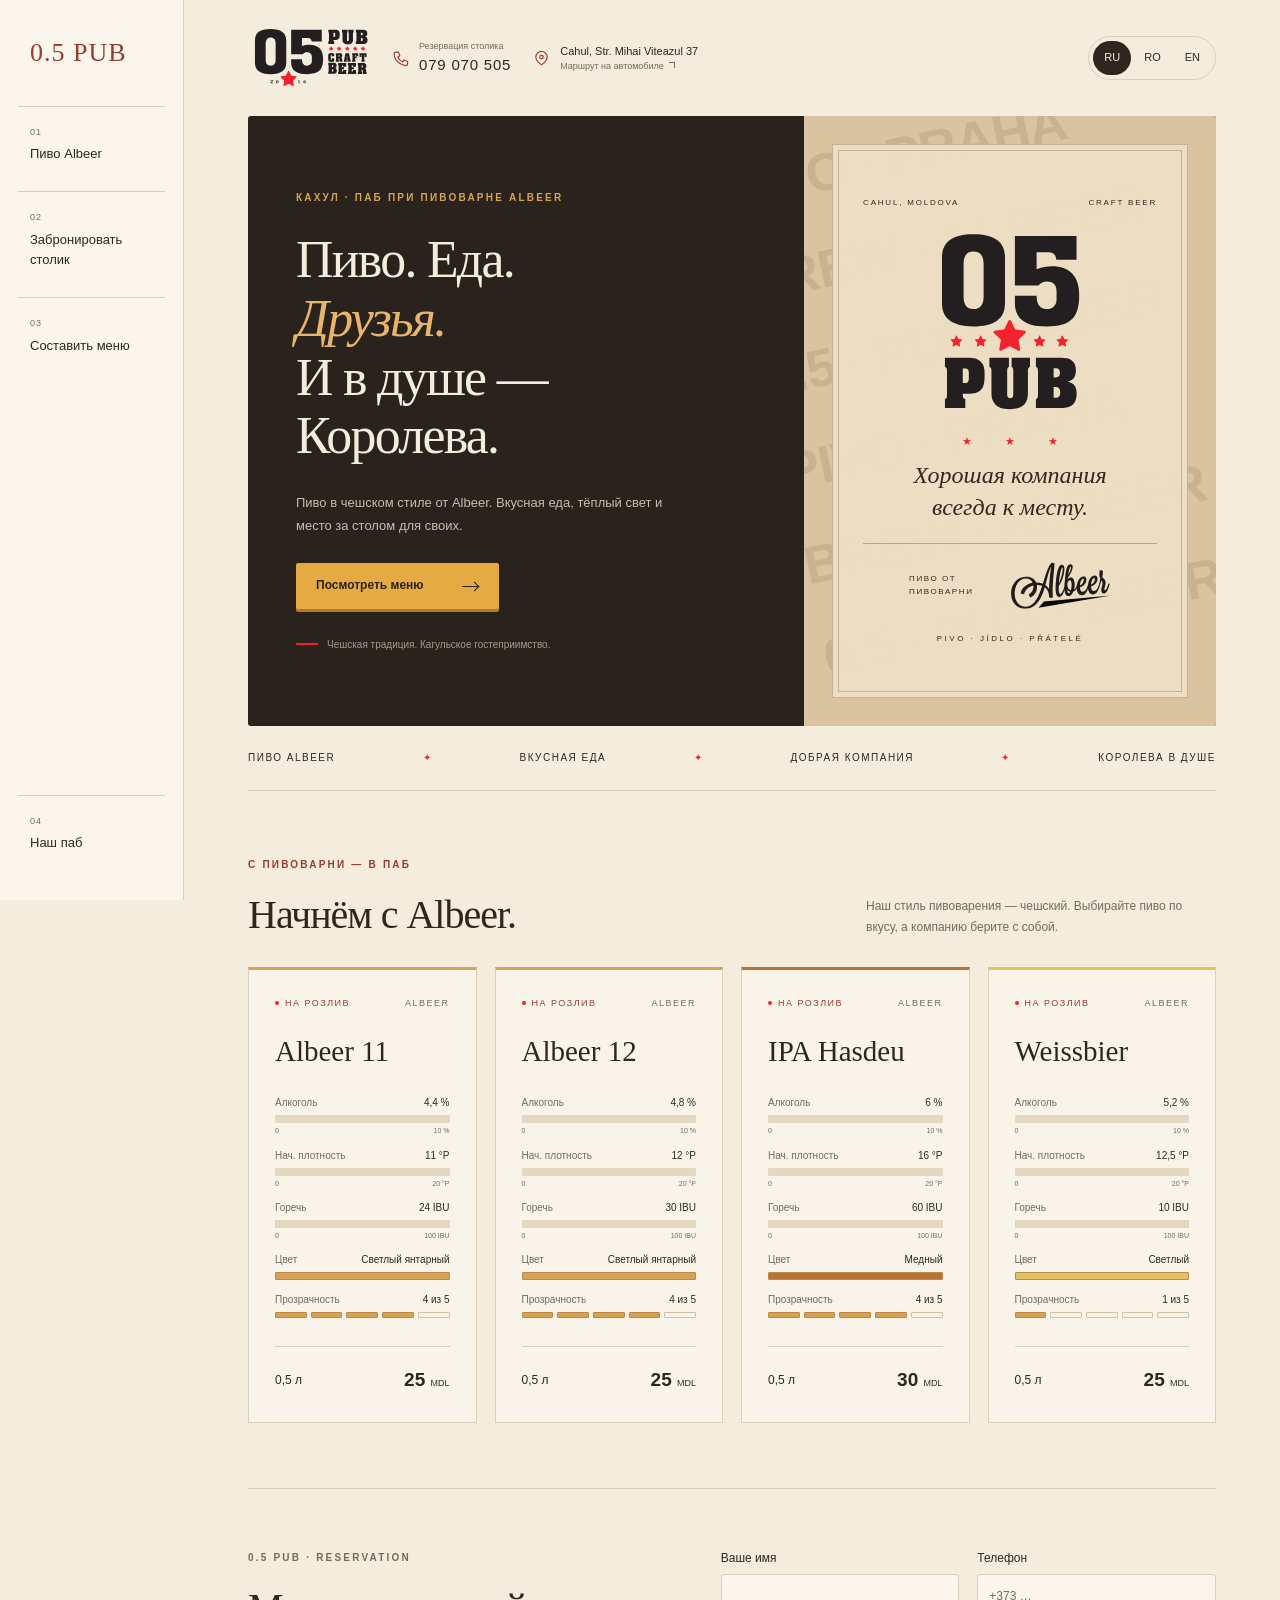
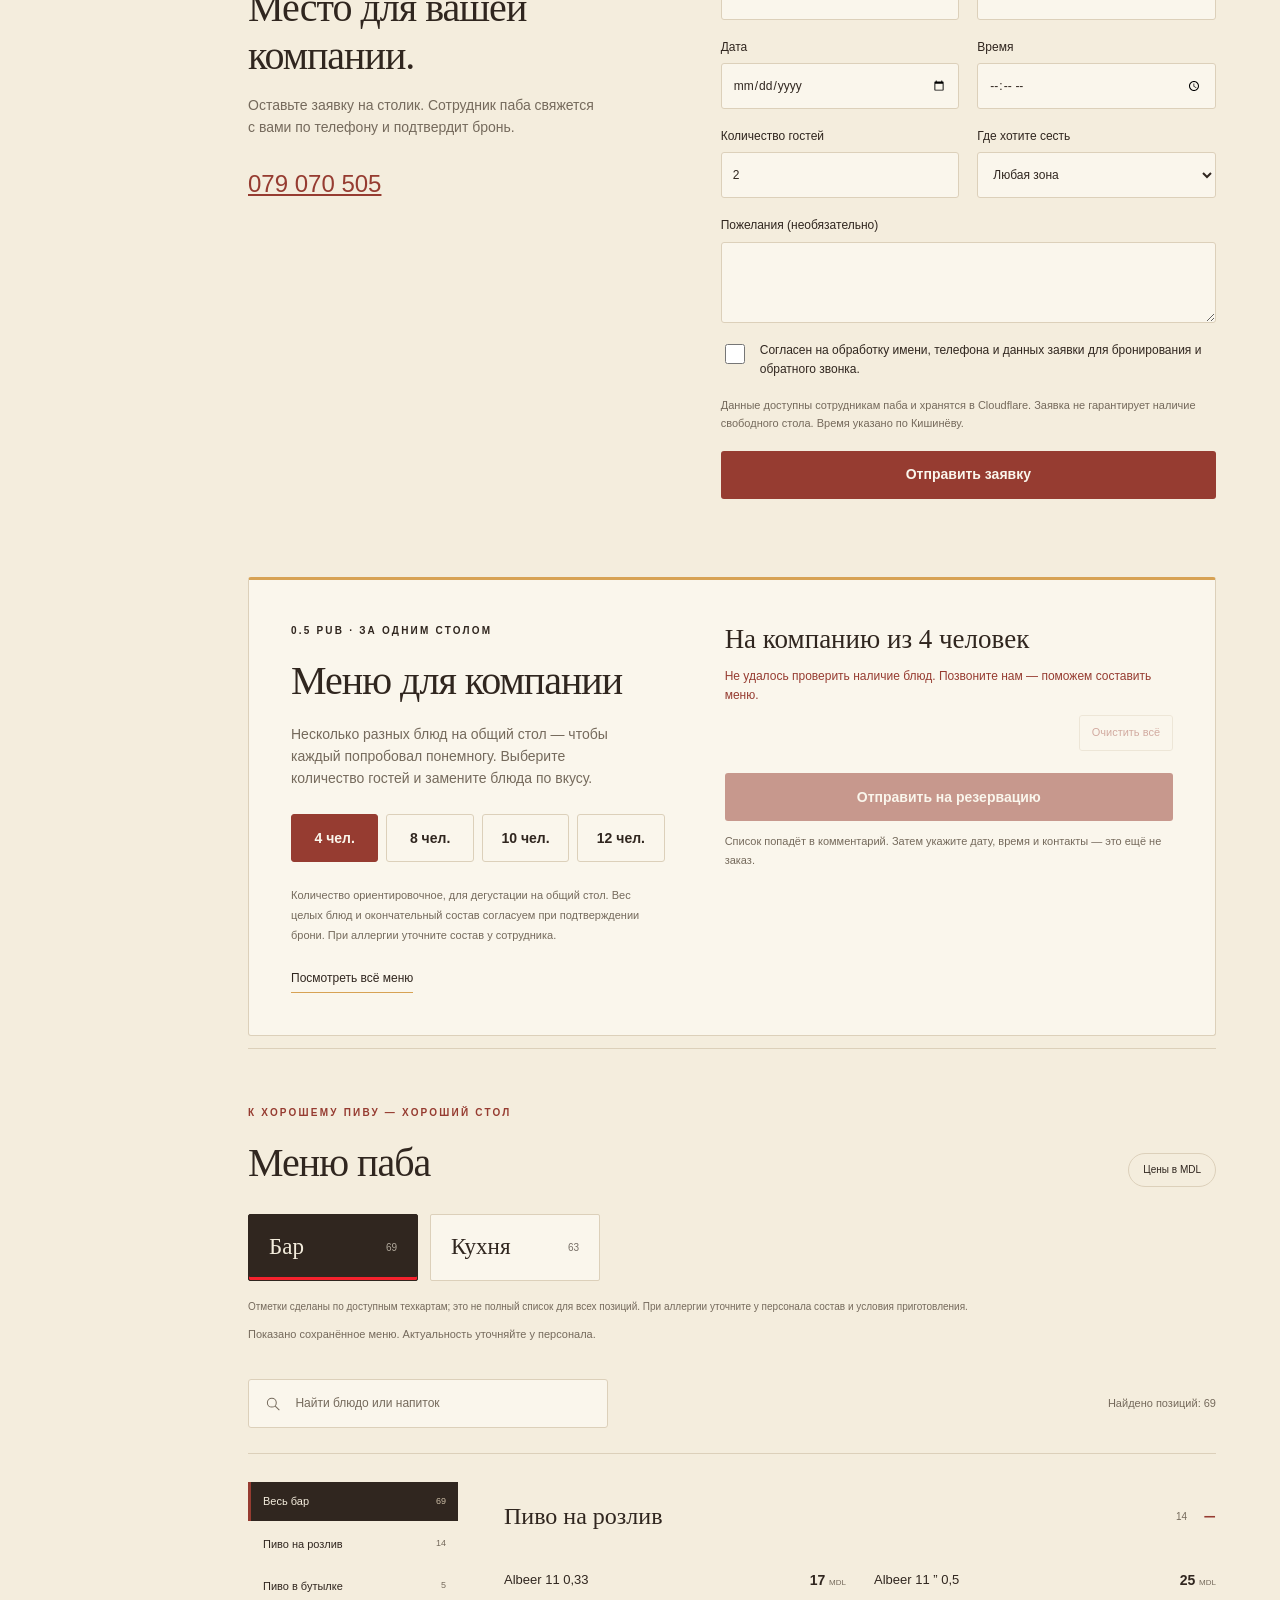
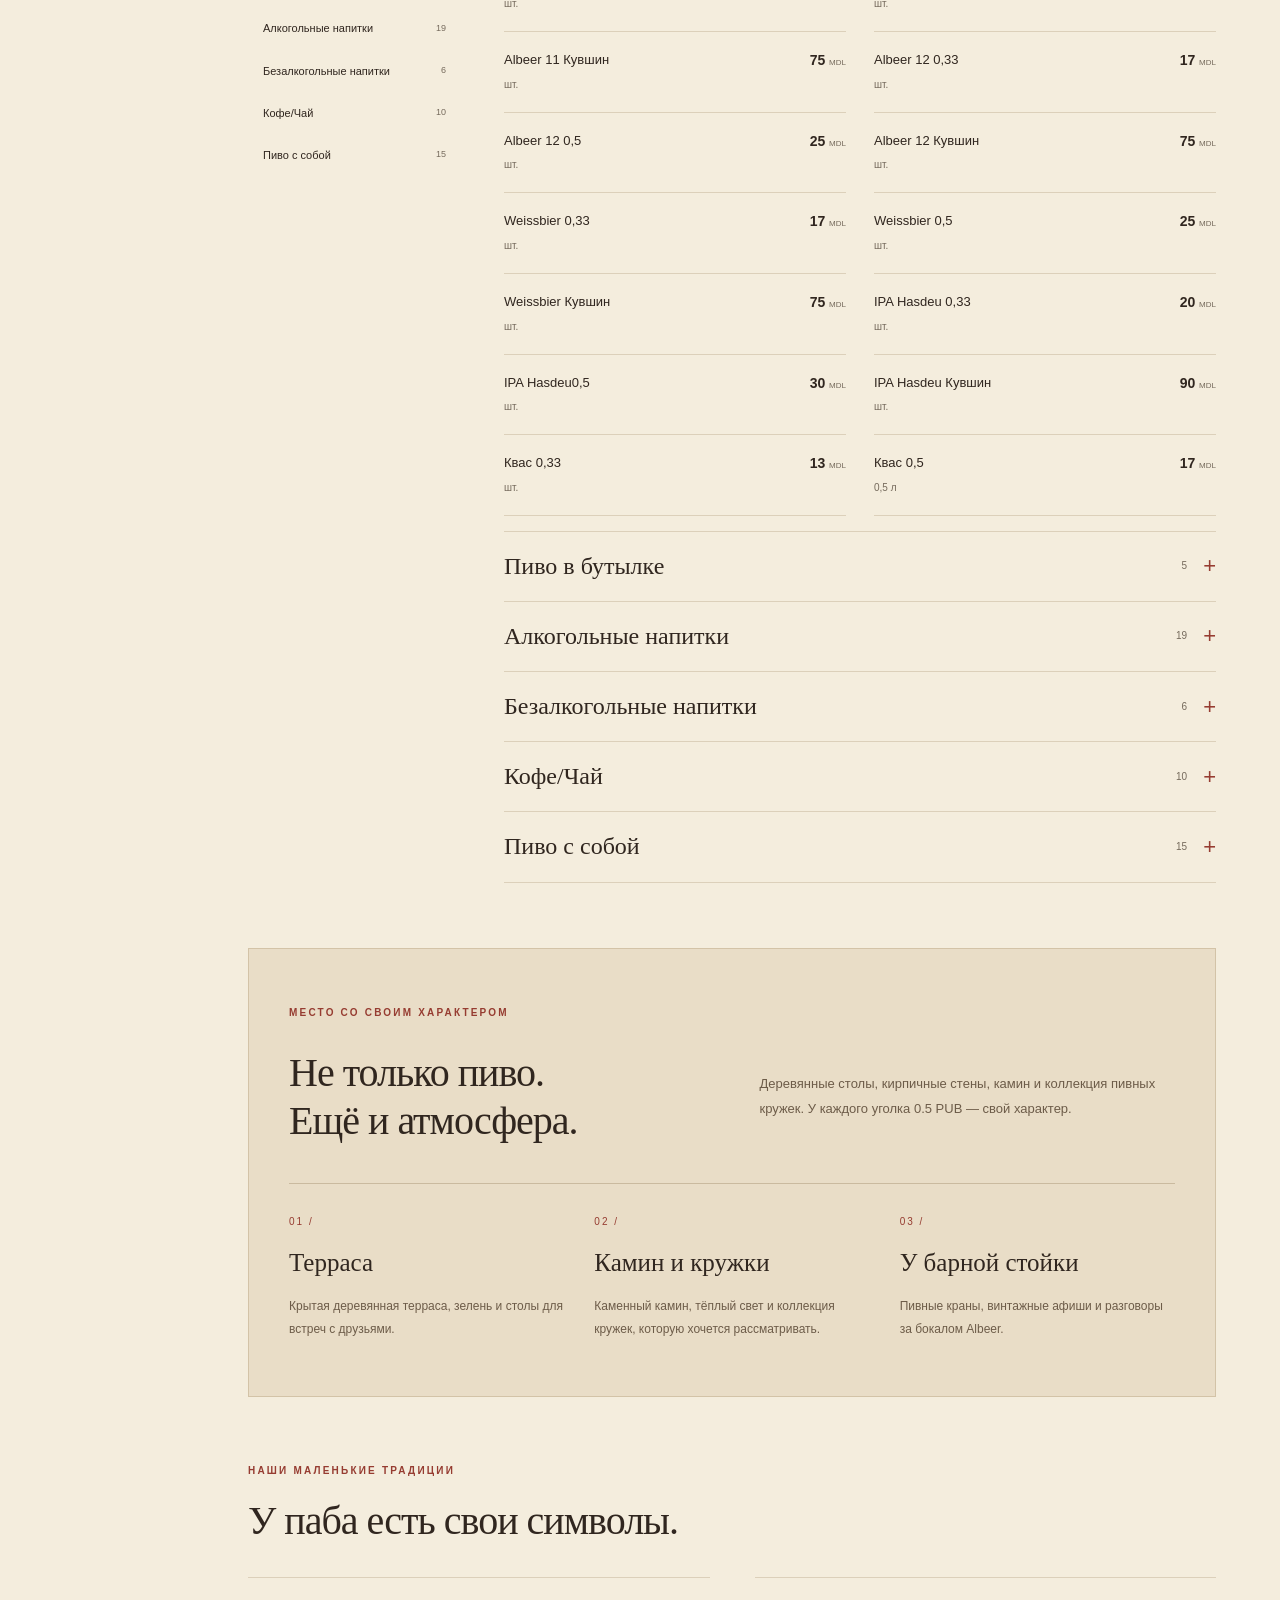
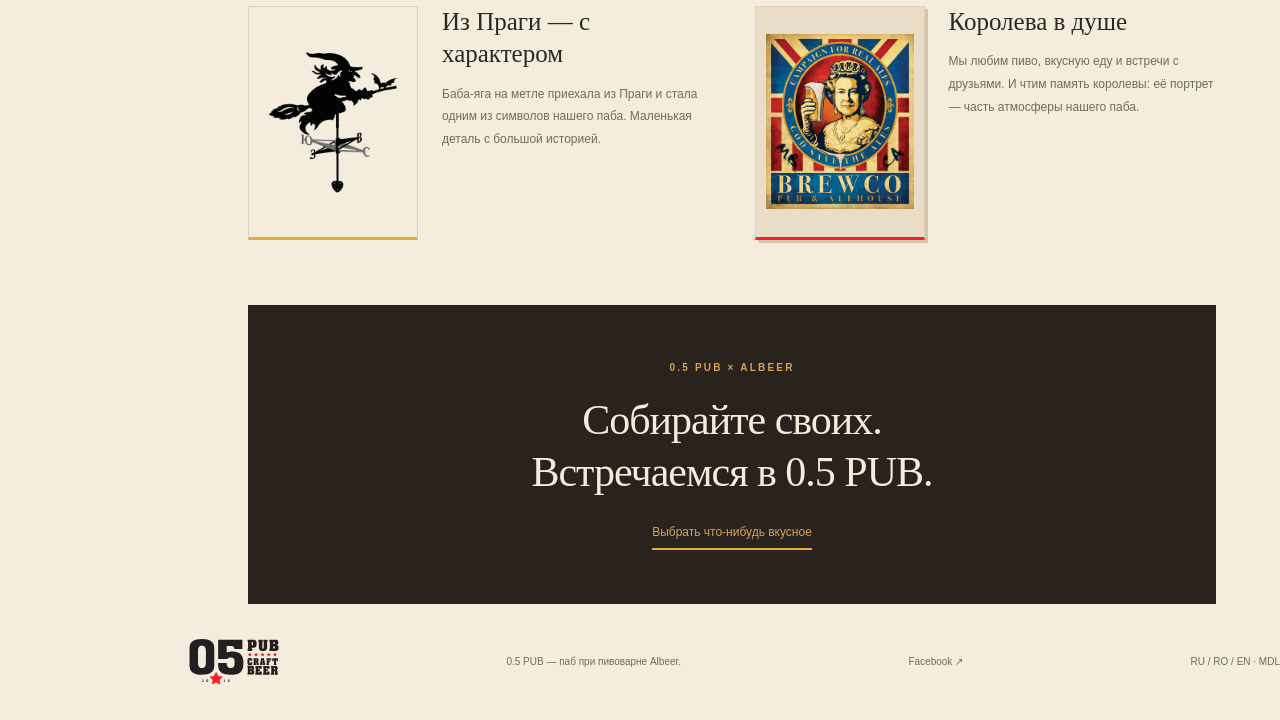
==== index.html @ 17a014ac "Fix navigation translations and accessible mobile toggle label" ====
<!doctype html>
<html lang="ru">
<head>
<meta charset="utf-8"><meta name="viewport" content="width=device-width,initial-scale=1">
<meta name="theme-color" content="#29221d"><meta name="description" content="0.5 PUB в Кагуле — паб при пивоварне Albeer. Чешский стиль пивоварения, вкусная еда и добрая компания.">
<title>0.5 PUB · Меню паба</title><link rel="stylesheet" href="styles.css?v=20261017-sidebar2"><script src="app.js?v=20261017-sidebar2" defer></script><script src="booking.js" defer></script>
</head>
<body>
<a class="skip-link" href="#menu" data-copy="skip">Перейти к меню</a>
<header class="topbar"><a class="brand" href="#" aria-label="0.5 PUB"><img src="assets/05pub-horizontal.svg" alt="0.5 PUB — Craft Beer" width="272" height="133"></a><div class="header-contacts"><a class="contact-link reservation-link" href="tel:+37379070505"><svg width="17" height="17" viewBox="0 0 24 24" fill="none" stroke="currentColor" stroke-width="1.6" aria-hidden="true"><path d="M5 3h4l2 5-3 2c1.4 3.1 3.9 5.6 7 7l2-3 5 2v4c0 1-1 2-2 2C10 21 3 14 3 5c0-1 1-2 2-2z"/></svg><span><small data-copy="reservationLabel">Резервация столика</small><strong>079 070 505</strong></span></a><a class="contact-link directions-link" href="https://www.google.com/maps/dir/?api=1&amp;destination=Strada+Mihai+Viteazul+37%2C+Cahul%2C+Moldova&amp;travelmode=driving&amp;dir_action=navigate" target="_blank" rel="noopener noreferrer"><svg width="17" height="17" viewBox="0 0 24 24" fill="none" stroke="currentColor" stroke-width="1.6" aria-hidden="true"><path d="M20 10c0 6-8 11-8 11S4 16 4 10a8 8 0 1 1 16 0z"/><circle cx="12" cy="10" r="2.5"/></svg><span><strong>Cahul, Str. Mihai Viteazul 37</strong><small data-copy="directionsLabel">Маршрут на автомобиле</small></span></a></div><button type="button" class="nav-toggle" aria-label="Навигация" aria-controls="page-navigation" aria-expanded="false"><span aria-hidden="true">☰</span><span data-copy="navToggle">Навигация</span></button><nav id="page-navigation" class="main-nav" aria-label="Навигация"><a href="#beer" data-copy="navBeer">Пиво Albeer</a><a href="#booking" data-booking="nav">Забронировать столик</a><a href="#company" data-copy="navCompany">Составить меню</a><a href="#about" data-copy="navAbout">Наш паб</a></nav><nav class="languages" aria-label="Язык"><button type="button" data-lang="ru" aria-pressed="true">RU</button><button type="button" data-lang="ro" aria-pressed="false">RO</button><button type="button" data-lang="en" aria-pressed="false">EN</button></nav></header>
<main>
<section class="hero" aria-labelledby="hero-title"><div class="hero-copy"><p class="eyebrow" id="eyebrow">КАХУЛ · ПАБ ПРИ ПИВОВАРНЕ ALBEER</p><h1 id="hero-title">Пиво. Еда.<br><em>Друзья.</em><br>И в душе — Королева.</h1><p id="hero-description">Пиво в чешском стиле от Albeer. Вкусная еда, тёплый свет и место за столом для своих.</p><a class="hero-link" href="#menu" id="explore">Посмотреть меню <span class="link-arrow" aria-hidden="true"></span></a><p class="hero-footnote" data-copy="heroNote">Чешская традиция. Кагульское гостеприимство.</p></div><div class="pub-poster"><div class="poster-pattern" aria-hidden="true">PIVO · PRAHA<br>BREW · ALBEER<br>0.5 · PUB · BEER<br>PIVO · PRAHA<br>BREW · ALBEER<br>0.5 · PUB · BEER</div><div class="poster-frame"><div class="poster-meta"><span>CAHUL, MOLDOVA</span><span>CRAFT BEER</span></div><img class="poster-logo" src="assets/05pub-stacked.svg" alt="0.5 PUB" width="139" height="172"><div class="poster-stars" aria-hidden="true">★ ★ ★</div><p class="poster-invitation" data-copy="posterInvitation">Хорошая компания<br>всегда к месту.</p><div class="poster-brewery"><span data-copy="brewedBy">ПИВО ОТ ПИВОВАРНИ</span><img src="assets/albeer.svg" alt="Albeer" width="272" height="127"></div><span class="poster-bottom">PIVO · JÍDLO · PŘÁTELÉ</span></div></div></section>
<div class="values-strip"><span data-copy="valueBeer">Пиво Albeer</span><i aria-hidden="true">✦</i><span data-copy="valueFood">Вкусная еда</span><i aria-hidden="true">✦</i><span data-copy="valueFriends">Добрая компания</span><i aria-hidden="true">✦</i><span data-copy="valueQueen">Королева в душе</span></div>
<section class="beer-section" id="beer" aria-labelledby="beer-title"><div class="section-intro"><div><p class="eyebrow" data-copy="beerLabel">С ПИВОВАРНИ — В ПАБ</p><h2 id="beer-title" data-copy="beerTitle">Начнём с Albeer.</h2></div><p data-copy="beerIntro">Наш стиль пивоварения — чешский. Выбирайте пиво по вкусу, а компанию берите с собой.</p></div><div id="featured-beers" class="beer-cards" aria-live="polite"></div></section>
<section id="booking" class="booking-section" aria-labelledby="booking-title"><div class="booking-intro"><p class="eyebrow">0.5 PUB · RESERVATION</p><h2 id="booking-title" data-booking="title">Место для вашей компании.</h2><p data-booking="intro">Оставьте заявку на столик. Сотрудник паба свяжется с вами по телефону и подтвердит бронь.</p><a class="booking-phone" href="tel:+37379070505">079 070 505</a></div><form id="booking-form"><label><span data-booking="name">Ваше имя</span><input name="name" autocomplete="name" required minlength="2" maxlength="80"></label><label><span data-booking="phone">Телефон</span><input name="phone" type="tel" autocomplete="tel" required minlength="7" maxlength="25" pattern="[+0-9 ()\-]{7,25}" placeholder="+373 …"></label><label><span data-booking="date">Дата</span><input name="date" type="date" required></label><label><span data-booking="time">Время</span><input name="time" type="time" required></label><label><span data-booking="guests">Количество гостей</span><input name="guests" type="number" min="1" max="50" step="1" value="2" required></label><label><span data-booking="zone">Где хотите сесть</span><select name="zone"><option value="any" data-booking="any">Любая зона</option><option value="hall" data-booking="hall">Зал</option><option value="terrace" data-booking="terrace">Терраса</option></select></label><label class="booking-wide"><span data-booking="notes">Пожелания (необязательно)</span><textarea name="notes" maxlength="500" rows="3"></textarea></label><label class="booking-trap" aria-hidden="true">Website<input name="website" tabindex="-1" autocomplete="off"></label><label class="booking-consent booking-wide"><input name="consent" type="checkbox" required><span data-booking="consent">Согласен на обработку имени, телефона и данных заявки для бронирования и обратного звонка.</span></label><p class="booking-wide booking-privacy" data-booking="privacy">Данные доступны сотрудникам паба и хранятся в Cloudflare. Заявка не гарантирует наличие свободного стола. Время указано по Кишинёву.</p><button type="submit" disabled data-booking="submit">Отправить заявку</button><p id="booking-status" class="booking-wide" role="status" aria-live="polite"></p><noscript>Для онлайн-бронирования включите JavaScript или позвоните: <a href="tel:+37379070505">079 070 505</a>.</noscript></form></section>
<section id="company" class="company-section" aria-labelledby="company-title"><div class="company-heading"><p class="eyebrow">0.5 PUB · ЗА ОДНИМ СТОЛОМ</p><h2 id="company-title">Меню для компании</h2><p class="company-intro">Сколько вас будет? Подскажем, что взять на всех.</p><div class="company-sizes" role="group" aria-label="Количество гостей"><button type="button" data-company-size="4" aria-pressed="true">4 чел.</button><button type="button" data-company-size="8" aria-pressed="false">8 чел.</button><button type="button" data-company-size="10" aria-pressed="false">10 чел.</button><button type="button" data-company-size="12" aria-pressed="false">12 чел.</button></div><p class="company-note">Пример для общего стола. Количество порций ориентировочное: учитывайте аппетит и пожелания гостей. При аллергии уточните состав у сотрудника.</p><a class="company-browse" href="#menu">Посмотреть всё меню</a></div><div class="company-result"><h3>На компанию из 4 человек</h3><p class="company-status" role="status" aria-live="polite">Загружаем актуальное меню…</p><button type="button" class="company-clear" disabled>Очистить всё</button><ul class="company-list"></ul><button type="button" class="company-send" disabled>Отправить на резервацию</button><p class="company-hint"></p><p class="company-feedback" role="status" aria-live="polite"></p></div></section>
<section id="menu" class="menu-area" aria-labelledby="menu-heading"><div class="menu-heading"><div><p class="eyebrow" id="menu-label">К ХОРОШЕМУ ПИВУ — ХОРОШИЙ СТОЛ</p><h2 id="menu-heading">Меню паба</h2></div><span class="currency" id="currency">Цены в MDL</span></div><nav class="menu-departments" aria-label="Разделы меню"><button type="button" data-department="bar" aria-pressed="true"><span data-copy="barMenu">Бар</span><small class="department-count"></small></button><button type="button" data-department="kitchen" aria-pressed="false"><span data-copy="kitchenMenu">Кухня</span><small class="department-count"></small></button></nav><p class="allergen-menu-note" data-copy="allergenMenuNote">Отметки сделаны по доступным техкартам; это не полный список для всех позиций. При аллергии уточните у персонала состав и условия приготовления.</p><p id="menu-sync-status" class="menu-sync-status" role="status"></p><div class="controls"><label class="search"><svg width="18" height="18" viewBox="0 0 24 24" fill="none" stroke="currentColor" stroke-width="1.5" aria-hidden="true"><circle cx="10" cy="10" r="6.5"/><path d="m15 15 6 6"/></svg><input id="search" type="search" placeholder="Найти блюдо или напиток" aria-label="Найти блюдо или напиток"></label><p id="result-count" role="status" aria-live="polite"></p></div><div class="menu-layout"><aside><nav id="categories" aria-label="Категории меню"></nav></aside><div id="items"><p role="status" data-copy="loading">Загружаем меню…</p></div></div></section>
<section class="about-section" id="about" aria-labelledby="about-title"><div class="about-heading"><p class="eyebrow" data-copy="aboutLabel">МЕСТО СО СВОИМ ХАРАКТЕРОМ</p><h2 id="about-title" data-copy="aboutTitle">Не только пиво.<br>Ещё и атмосфера.</h2><p data-copy="aboutIntro">Деревянные столы, кирпичные стены, камин и коллекция пивных кружек. У каждого уголка 0.5 PUB — свой характер.</p></div><div class="atmosphere-cards"><article><span class="card-number">01 /</span><h3 data-copy="terraceTitle">Терраса</h3><p data-copy="terraceBody">Крытая деревянная терраса, зелень и столы для встреч с друзьями.</p></article><article><span class="card-number">02 /</span><h3 data-copy="fireTitle">Камин и кружки</h3><p data-copy="fireBody">Каменный камин, тёплый свет и коллекция кружек, которую хочется рассматривать.</p></article><article><span class="card-number">03 /</span><h3 data-copy="barTitle">У барной стойки</h3><p data-copy="barBody">Пивные краны, винтажные афиши и разговоры за бокалом Albeer.</p></article></div></section>
<section class="symbols-section" aria-labelledby="symbols-title"><div class="symbols-heading"><p class="eyebrow" data-copy="symbolsLabel">НАШИ МАЛЕНЬКИЕ ТРАДИЦИИ</p><h2 id="symbols-title" data-copy="symbolsTitle">У паба есть свои символы.</h2></div><div class="symbols-grid"><article><figure class="symbol-portrait symbol-witch"><img src="assets/symbols/witch.png" alt="Ведьма на метле — символ паба" data-alt="witchImageAlt" width="800" height="800" loading="lazy"></figure><div><h3 data-copy="witchTitle">Из Праги — с характером</h3><p data-copy="witchBody">Баба-яга на метле приехала из Праги и стала одним из символов нашего паба. Маленькая деталь с большой историей.</p></div></article><article><figure class="symbol-portrait symbol-queen"><img src="assets/symbols/queen-poster.jpg" alt="Пивная афиша с портретом королевы" data-alt="queenImageAlt" width="736" height="872" loading="lazy"></figure><div><h3 data-copy="queenTitle">Королева в душе</h3><p data-copy="queenBody">Мы любим пиво, вкусную еду и встречи с друзьями. И чтим память королевы: её портрет — часть атмосферы нашего паба.</p></div></article></div></section>

<section class="closing"><p class="eyebrow">0.5 PUB × ALBEER</p><h2 data-copy="closingTitle">Собирайте своих.<br>Встречаемся в 0.5 PUB.</h2><a href="#menu" class="closing-link" data-copy="closingLink">Выбрать что-нибудь вкусное</a></section>
</main>
<footer><a class="brand" href="#"><img src="assets/05pub-horizontal.svg" alt="0.5 PUB — Craft Beer" width="272" height="133"></a><p id="footer-note">0.5 PUB — паб при пивоварне Albeer.</p><a href="https://www.facebook.com/05pub/" target="_blank" rel="noopener noreferrer">Facebook ↗</a><span>RU / RO / EN · MDL</span></footer>
<dialog id="company-picker" class="company-picker" aria-labelledby="company-picker-title"><button type="button" class="company-close">Закрыть</button><h2 id="company-picker-title"></h2><div class="company-picker-tabs" role="group"></div><div class="company-options"></div></dialog><dialog id="dish-dialog" class="dish-dialog" aria-labelledby="dish-title"><button type="button" class="dish-close" aria-label="Закрыть описание"><svg width="20" height="20" viewBox="0 0 24 24" fill="none" stroke="currentColor" stroke-width="1.5" aria-hidden="true"><path d="m6 6 12 12M18 6 6 18"/></svg></button><div class="dish-body"><figure class="dish-visual"><img id="dish-photo" alt=""><figcaption id="dish-caption"></figcaption></figure><div class="dish-copy"><p class="eyebrow" id="dish-category"></p><h2 id="dish-title"></h2><p id="dish-description"></p><section id="dish-allergens" class="dish-allergens"></section><div class="dish-price-row"><strong id="dish-price"></strong><span id="dish-unit"></span></div></div></div></dialog></body></html>
---- styles.css ----
:root{--ink:#30261f;--cream:#f4eddd;--paper:#faf6ec;--muted:#756a5c;--gold:#d7a254;--red:#963c31;--line:#dcd0ba;--dark:#29221d}*{box-sizing:border-box}html{scroll-behavior:smooth;scroll-padding-top:24px}body{margin:0;background:var(--cream);color:var(--ink);font:14px/1.6 Arial,Helvetica,sans-serif}a{color:inherit}button,input{font:inherit}button{cursor:pointer}.skip-link{position:fixed;top:-100px;left:20px;background:var(--ink);color:white;padding:10px 20px;z-index:5}.skip-link:focus{top:10px}.topbar{max-width:1360px;margin:auto;height:116px;padding:0 64px;display:flex;align-items:center;justify-content:space-between;gap:30px}.brand{display:inline-flex;text-decoration:none;flex-shrink:0}.brand img{width:120px;height:auto;display:block}.main-nav{display:flex;gap:36px;margin-left:auto;margin-right:40px}.main-nav a{text-decoration:none;font-size:12px}.main-nav a:hover{color:var(--red)}.languages{display:flex;gap:2px;border:1px solid var(--line);padding:4px;border-radius:30px}.languages button{border:0;padding:8px 11px;border-radius:24px;background:none;font-size:11px;color:var(--ink)}.languages button[aria-pressed=true]{background:var(--ink);color:var(--cream)}main{max-width:1360px;padding:0 64px;margin:auto}.hero{display:grid;grid-template-columns:1.35fr 1fr;background:var(--dark);color:var(--cream);min-height:610px;border-radius:3px;overflow:hidden}.hero-copy{padding:56px 48px;display:flex;flex-direction:column;align-items:flex-start;justify-content:center}.eyebrow{font-size:10px;line-height:1.7;letter-spacing:2.2px;font-weight:700;margin:0 0 18px}.hero .eyebrow{color:var(--gold)}h1{font-family:Georgia,serif;font-size:clamp(36px,4.05vw,58px);line-height:1.13;letter-spacing:-1.7px;font-weight:400;margin:7px 0 25px}h1 em{color:#e7b56b;font-weight:400}#hero-description{color:#c9bcaa;max-width:375px;margin:0 0 26px;font-size:13px;line-height:1.8}.hero-link{display:flex;align-items:center;gap:38px;background:var(--gold);color:var(--dark);font-size:12px;padding:13px 20px;text-decoration:none;font-weight:700;border-radius:2px}.hero-link:hover{background:#e6b66e}.hero-footnote{font-size:10px;color:#a79a88;margin:28px 0 0}.link-arrow{width:17px;height:14px;position:relative;display:inline-block}.link-arrow:before{content:'';position:absolute;left:0;top:7px;width:16px;height:1px;background:currentColor}.link-arrow:after{content:'';position:absolute;right:1px;top:4px;width:6px;height:6px;border-top:1px solid currentColor;border-right:1px solid currentColor;transform:rotate(45deg)}.pub-poster{background:#d9c3a0;position:relative;isolation:isolate;padding:28px;overflow:hidden;color:#34271e;display:flex}.poster-pattern{position:absolute;inset:-25px;font-family:Impact,'Arial Narrow',sans-serif;font-weight:900;font-size:53px;line-height:1.8;letter-spacing:-1px;white-space:nowrap;color:#543e2220;transform:rotate(-12deg);z-index:-1}.poster-frame{background:#efe1c6eb;border:1px solid #6f523750;outline:1px solid #6f523750;outline-offset:-7px;width:100%;padding:28px 30px;display:flex;flex-direction:column;align-items:center;justify-content:center}.poster-meta{width:100%;display:flex;justify-content:space-between;gap:15px;font-size:8px;letter-spacing:1.8px;margin-bottom:24px}.poster-logo{width:145px;height:auto;mix-blend-mode:multiply}.poster-stars{font-size:11px;letter-spacing:15px;padding-left:15px;color:var(--red);margin:20px 0 10px}.poster-invitation{font-family:Georgia,serif;font-style:italic;font-size:24px;line-height:1.3;text-align:center;margin:0 0 20px}.poster-brewery{border-top:1px solid #bca586;width:100%;padding:18px 0 8px;display:flex;align-items:center;justify-content:center;gap:20px}.poster-brewery span{font-size:8px;letter-spacing:1.6px;max-width:82px;line-height:1.7}.poster-brewery img{width:100px;height:auto;mix-blend-mode:multiply}.poster-bottom{font-size:8px;letter-spacing:2.5px;margin-top:16px}.values-strip{display:flex;align-items:center;justify-content:space-between;padding:24px 0;border-bottom:1px solid var(--line);font-size:10px;letter-spacing:1.5px;text-transform:uppercase;gap:15px}.values-strip i{color:var(--red);font-style:normal}.beer-section{padding:65px 0}.section-intro{display:flex;justify-content:space-between;align-items:end;gap:40px;margin-bottom:28px}.section-intro>p{max-width:350px;color:var(--muted);font-size:12px;margin:0;line-height:1.8}h2{font-family:Georgia,serif;font-weight:400;font-size:40px;line-height:1.2;letter-spacing:-1px;margin:0}.section-intro .eyebrow,.menu-heading .eyebrow,.about-heading .eyebrow,.symbols-heading .eyebrow{color:var(--red)}.beer-cards{display:grid;grid-template-columns:repeat(3,1fr);gap:18px}.beer-card{border:1px solid var(--line);padding:26px;background:#f9f4e9;position:relative}.beer-card-top{display:flex;justify-content:space-between;align-items:center;color:var(--muted);font-size:9px;letter-spacing:1.5px;margin-bottom:24px}.beer-card-top span:first-child{color:var(--red)}.beer-card h3{font-family:Georgia,serif;font-weight:400;font-size:29px;line-height:1.2;margin:0 0 20px}.beer-card-bottom{display:flex;justify-content:space-between;align-items:center;gap:15px;border-top:1px solid var(--line);padding-top:18px;font-size:12px}.beer-card-bottom strong{font-size:19px}.beer-card-bottom small{font-size:9px;font-weight:400}.menu-area{border-top:1px solid var(--line);padding:55px 0 65px}.menu-heading{display:flex;justify-content:space-between;align-items:end;gap:20px}.currency{font-size:10px;white-space:nowrap;border:1px solid var(--line);border-radius:20px;padding:8px 14px}.controls{display:flex;align-items:center;justify-content:space-between;gap:20px;padding:25px 0;border-bottom:1px solid var(--line);margin-bottom:28px}.search{display:flex;align-items:center;gap:12px;background:var(--paper);border:1px solid var(--line);padding:13px 16px;border-radius:3px;width:360px;max-width:100%;color:var(--muted)}input{border:0;outline:none;background:none;color:var(--ink);min-width:0;width:100%;font-size:12px}input::placeholder{color:var(--muted)}.search:focus-within{outline:2px solid var(--red);outline-offset:2px}#result-count{color:var(--muted);font-size:11px}.menu-layout{display:grid;grid-template-columns:210px 1fr;gap:46px}aside nav{position:sticky;top:20px;display:flex;flex-direction:column;gap:4px}.category{display:flex;justify-content:space-between;align-items:center;gap:12px;background:none;border:0;padding:12px;text-align:left;font-size:11px;line-height:1.3;color:var(--ink);border-left:3px solid transparent}.category span{font-size:9px;color:var(--muted)}.category:hover{background:#e8dcc5}.category[aria-pressed=true]{background:var(--ink);border-color:var(--red);color:var(--cream)}.category[aria-pressed=true] span{color:#ccbda6}.menu-section{margin-bottom:32px}.section-title{font-family:Georgia,serif;font-size:26px;font-weight:400;display:flex;align-items:center;gap:16px;margin:0 0 9px;line-height:1.3}.section-title:after{content:'';height:1px;background:var(--line);flex:1}.menu-grid{display:grid;grid-template-columns:1fr 1fr;column-gap:28px}.menu-item{display:grid;grid-template-columns:1fr auto;gap:6px 12px;border-bottom:1px solid var(--line);padding:19px 0}.menu-item h4{font-weight:400;font-size:13px;line-height:1.4;margin:0;overflow-wrap:anywhere}.price{font-size:14px;font-weight:700;white-space:nowrap;line-height:1.4}.price small{font-size:8px;color:var(--muted);font-weight:400}.unit{grid-column:1/-1;font-size:10px;color:var(--muted)}.empty{padding:40px;text-align:center;color:var(--muted)}.about-section{padding:55px 40px;background:#e9ddc7;border:1px solid #d3c3a7}.about-heading{display:grid;grid-template-columns:1fr 1fr;gap:10px 55px;align-items:center}.about-heading .eyebrow{grid-column:1/-1}.about-heading>p:last-child{font-size:13px;color:#6d5c49;line-height:1.9;max-width:440px}.atmosphere-cards{display:grid;grid-template-columns:repeat(3,1fr);gap:30px;margin-top:38px;border-top:1px solid #caba9f;padding-top:25px}.card-number{font-size:10px;color:var(--red);letter-spacing:2px}.atmosphere-cards h3{font-family:Georgia,serif;font-size:25px;font-weight:400;margin:12px 0}.atmosphere-cards p{font-size:12px;color:#6d5c49;line-height:1.9;margin:0}.symbols-section{padding:65px 0}.symbols-grid{display:grid;grid-template-columns:1fr 1fr;gap:45px;margin-top:32px}.symbols-grid article{display:flex;gap:24px;border-top:1px solid var(--line);padding-top:28px}.symbol-icon{width:80px;flex-shrink:0;color:var(--red)}.symbol-icon svg{width:100%;height:auto}.symbols-grid h3{font-family:Georgia,serif;font-size:25px;font-weight:400;line-height:1.3;margin:0 0 12px}.symbols-grid p{font-size:12px;line-height:1.9;color:var(--muted);margin:0}.closing{padding:54px 25px;text-align:center;background:var(--dark);color:var(--cream)}.closing .eyebrow{color:var(--gold)}.closing h2{font-size:42px;line-height:1.25}.closing-link{display:inline-block;border-bottom:1px solid var(--gold);padding-bottom:6px;color:var(--gold);font-size:12px;margin-top:24px;text-decoration:none}footer{max-width:1232px;margin:35px auto 0;padding:0 0 35px;display:flex;align-items:center;justify-content:space-between;gap:24px}footer .brand img{width:95px}footer p,footer>a:not(.brand),footer>span{font-size:10px;color:var(--muted)}footer>a:not(.brand){text-decoration:none}a:focus-visible,button:focus-visible{outline:2px solid var(--red);outline-offset:4px}@media(min-width:1500px){h1{font-size:60px}}@media(max-width:1050px){.topbar{padding:0 32px}.main-nav{gap:22px;margin-right:20px}main{padding:0 32px}.hero-copy{padding:40px 32px}h1{font-size:42px}.poster-frame{padding:25px 18px}.pub-poster{padding:20px}.poster-meta{font-size:7px;letter-spacing:1px}.poster-logo{width:125px}.menu-layout{gap:30px;grid-template-columns:180px 1fr}.menu-grid{grid-template-columns:1fr}footer{margin:35px 32px 0}.about-section{padding:40px 30px}}@media(max-width:700px){.topbar{height:100px;padding:0 20px;gap:15px;flex-wrap:wrap}.brand img{width:90px}.main-nav{order:3;width:100%;margin:-10px 0 12px;justify-content:center;gap:30px}.main-nav a{font-size:10px}.languages{margin-left:auto}.languages button{padding:7px 10px}main{padding:0 20px}.hero{grid-template-columns:1fr}.hero-copy{padding:36px 26px}.hero .eyebrow{font-size:8px;letter-spacing:1.4px}h1{font-size:40px;letter-spacing:-1.4px}.hero-footnote{font-size:9px}.pub-poster{padding:20px;min-height:350px}.poster-frame{padding:18px 28px;position:relative}.poster-meta{margin-bottom:15px;max-width:260px}.poster-logo{width:90px}.poster-stars{margin:12px 0 8px}.poster-invitation{font-size:21px;margin-bottom:15px}.poster-brewery{max-width:260px;padding:12px 0 0}.poster-brewery img{width:82px}.poster-bottom{margin-top:15px;font-size:7px}.values-strip{display:grid;grid-template-columns:1fr 1fr;gap:12px;text-align:center;padding:20px 0;font-size:8px;letter-spacing:1px}.values-strip i{display:none}.beer-section{padding:38px 0}.section-intro{display:block;margin-bottom:22px}.section-intro>p{margin-top:18px;max-width:100%}h2{font-size:33px}.eyebrow{font-size:8px;letter-spacing:1.6px}.beer-cards{grid-template-columns:1fr;gap:12px}.beer-card{padding:20px}.beer-card-top{margin-bottom:14px}.beer-card h3{font-size:27px;margin-bottom:14px}.beer-card-bottom{padding-top:12px}.menu-area{padding:38px 0}.menu-heading{align-items:center}.currency{font-size:9px;padding:7px 10px}.menu-heading .eyebrow{max-width:190px}.controls{flex-direction:column;align-items:stretch;gap:7px;padding:20px 0;margin-bottom:20px}.search{width:100%}#result-count{margin:3px 0}.menu-layout{display:block}aside{margin:0 -20px 22px}aside nav{position:static;flex-direction:row;overflow-x:auto;gap:7px;padding:0 20px 9px}.category{white-space:nowrap;flex-shrink:0;border:1px solid var(--line);padding:11px 13px;gap:10px}.category[aria-pressed=true]{border-left:3px solid var(--red)}.menu-grid{grid-template-columns:1fr}.section-title{font-size:25px}.about-section{padding:32px 24px}.about-heading{display:block}.about-heading>p:last-child{margin-top:20px}.atmosphere-cards{grid-template-columns:1fr;gap:24px;margin-top:25px}.symbols-section{padding:38px 0}.symbols-grid{grid-template-columns:1fr;gap:26px;margin-top:24px}.symbols-grid article{gap:18px;padding-top:20px}.symbol-icon{width:60px}.symbols-grid h3{font-size:24px}.closing{padding:38px 22px}.closing h2{font-size:33px}footer{margin:25px 20px 0;flex-wrap:wrap;gap:20px}footer p{max-width:180px;margin-left:auto}footer>span{margin-left:auto}}@media(max-width:360px){h1{font-size:35px}.hero-copy{padding:30px 22px}.languages button{padding:6px 8px}}@media(prefers-reduced-motion:reduce){html{scroll-behavior:auto}}

.menu-section{border-bottom:1px solid var(--line);margin-bottom:0}.section-summary{display:flex;align-items:center;justify-content:space-between;gap:16px;cursor:pointer;list-style:none;padding:19px 0}.section-summary::-webkit-details-marker{display:none}.section-summary .section-title{flex:1;margin:0;font-size:24px}.section-summary .section-title:after{display:none}.section-count{font-size:10px;color:var(--muted)}.section-summary:after{content:'+';font-size:22px;color:var(--red);line-height:1}.menu-section[open]>.section-summary:after{content:'−'}.menu-section[open] .menu-grid{padding-bottom:15px}.section-summary:focus-visible{outline:2px solid var(--red);outline-offset:4px}@media(max-width:700px){.section-summary .section-title{font-size:23px}}

.topbar{display:grid;grid-template-columns:120px minmax(0,1fr) auto auto;gap:24px;height:auto;min-height:116px;padding-top:16px;padding-bottom:16px}.main-nav{margin:0;gap:22px}.header-contacts{display:flex;flex-wrap:wrap;align-items:center;gap:12px 22px;min-width:0}.contact-link{display:flex;align-items:center;gap:10px;text-decoration:none;line-height:1.5;padding:4px 0;min-width:0}.contact-link svg{flex-shrink:0;color:var(--red)}.contact-link span{display:flex;flex-direction:column;min-width:0}.contact-link small{font-size:9px;color:var(--muted)}.contact-link strong{font-size:11px;font-weight:500}.reservation-link strong{font-size:15px;letter-spacing:.8px}.contact-link:hover strong{color:var(--red)}.contact-link:hover small{text-decoration:underline}
@media(max-width:1050px){.topbar{grid-template-columns:120px minmax(0,1fr) auto;gap:10px 24px}.main-nav{grid-column:1/-1;grid-row:2;justify-content:center;gap:32px}.languages{grid-column:3;grid-row:1}.header-contacts{grid-column:2;grid-row:1}}
@media(max-width:700px){.topbar{grid-template-columns:1fr auto;padding:18px 20px;gap:16px 12px}.topbar>.brand{grid-column:1;grid-row:1}.languages{grid-column:2;grid-row:1}.header-contacts{grid-column:1/-1;grid-row:2;align-items:flex-start;justify-content:space-between;gap:10px 18px;border-top:1px solid var(--line);border-bottom:1px solid var(--line);padding:12px 0}.main-nav{grid-column:1/-1;grid-row:3;order:unset;width:auto;margin:0;gap:30px}.contact-link{gap:7px}.contact-link strong{font-size:10px}.reservation-link strong{font-size:14px}.contact-link small{font-size:8px}}
.directions-link small:after{content:"";display:inline-block;width:5px;height:5px;border-top:1px solid currentColor;border-right:1px solid currentColor;margin-left:5px;vertical-align:1px}

.beer-cards{grid-template-columns:repeat(4,minmax(0,1fr))}@media(min-width:701px) and (max-width:1050px){.beer-cards{grid-template-columns:repeat(2,minmax(0,1fr))}}@media(max-width:700px){.beer-cards{grid-template-columns:1fr}}

.beer-stats{margin:0 0 18px;font-size:10px}.beer-stat{display:flex;justify-content:space-between;gap:10px;padding:5px 0;border-bottom:1px dotted var(--line)}.beer-stat dt{color:var(--muted)}.beer-stat dd{margin:0;text-align:right}.profile-pending{font-size:9px;color:var(--muted);margin:-7px 0 16px;font-style:italic}

.beer-stat{display:grid;grid-template-columns:1fr auto;border-bottom:0;padding:6px 0;gap:4px 10px}.beer-scale{grid-column:1/-1;display:grid;grid-template-columns:repeat(5,1fr);gap:4px}.beer-scale span{display:block;height:6px;border:1px solid #cfc0a6;background:transparent;border-radius:1px}.beer-stats{margin-bottom:22px}

.menu-departments{display:flex;gap:12px;margin-top:27px}.menu-departments button{display:flex;align-items:center;justify-content:space-between;gap:28px;min-width:170px;border:1px solid var(--line);background:var(--paper);color:var(--ink);padding:14px 20px;border-radius:2px;font-family:Georgia,serif;font-size:23px}.menu-departments button[aria-pressed=true]{background:var(--ink);color:var(--cream);border-color:var(--ink);box-shadow:inset 0 -3px var(--gold)}.department-count{font:10px Arial,Helvetica,sans-serif;opacity:.65}.menu-departments button:hover{border-color:var(--red)}@media(max-width:700px){.menu-departments button{min-width:0;flex:1;padding:12px 16px;font-size:22px}.menu-departments{gap:10px;margin-top:22px}}

.dish-more{grid-column:1/-1;justify-self:start;border:0;border-bottom:1px solid #bba685;background:none;padding:3px 0;color:var(--red);font-size:10px;line-height:1.6;margin-top:3px}.dish-more:hover{color:var(--ink);border-color:var(--ink)}.dish-dialog{border:1px solid var(--line);padding:0;width:860px;max-width:calc(100vw - 32px);max-height:90vh;background:var(--paper);color:var(--ink);box-shadow:0 30px 100px #0005;border-radius:4px}.dish-dialog::backdrop{background:#201a16b8}.dish-body{display:grid;grid-template-columns:1fr 1fr}.dish-visual{margin:0;background:#e7dbc6;display:flex;flex-direction:column;justify-content:center}.dish-visual[hidden]{display:none}.dish-visual img{display:block;width:100%;max-height:460px;object-fit:contain}.dish-visual figcaption{padding:14px 18px;font-size:10px;line-height:1.6;color:var(--muted)}.dish-copy{padding:52px 32px 36px}.dish-copy .eyebrow{color:var(--red);margin-bottom:15px}.dish-copy h2{font-size:32px;line-height:1.25}.dish-copy>p:not(.eyebrow){font-size:13px;line-height:1.9;margin:23px 0}.dish-price-row{display:flex;align-items:center;justify-content:space-between;gap:20px;border-top:1px solid var(--line);padding-top:20px}.dish-price-row strong{font-size:21px;font-weight:500}.dish-price-row span{font-size:11px;color:var(--muted)}.dish-close{position:absolute;right:12px;top:12px;width:34px;height:34px;display:grid;place-items:center;border:1px solid var(--line);background:var(--paper);color:var(--ink);border-radius:50%;z-index:1}.dish-body.without-photo{display:block}.dish-body.without-photo .dish-copy{max-width:600px;margin:auto}body:has(.dish-dialog[open]){overflow:hidden}@media(max-width:700px){.dish-dialog{max-width:calc(100vw - 24px);max-height:88vh}.dish-body{grid-template-columns:1fr}.dish-visual img{max-height:265px}.dish-copy{padding:28px 23px}.dish-copy h2{font-size:28px}.dish-copy>p:not(.eyebrow){margin:18px 0}.dish-visual figcaption{padding:10px 14px;font-size:9px}}

.allergen-menu-note{font-size:10px;color:var(--muted);max-width:780px;line-height:1.7;margin:17px 0 0}.menu-allergens{grid-column:1/-1;color:var(--muted);font-size:9px;line-height:1.7;margin:2px 0 0}.dish-allergens{margin:20px 0;padding-top:18px;border-top:1px solid var(--line)}.dish-allergens h3{font-family:Georgia,serif;font-weight:400;font-size:20px;margin:0 0 12px}.allergen-group-label{font-size:10px;color:var(--muted);margin:12px 0 6px}.allergen-badges{padding:0;margin:0;list-style:none;display:flex;flex-wrap:wrap;gap:6px}.allergen-badges li{font-size:10px;border:1px solid #c6b191;border-radius:3px;background:#ecdfc6;padding:4px 8px}.allergen-badges-check li{background:transparent;border-style:dashed}.allergen-note,.allergen-advice{font-size:10px;color:var(--muted);line-height:1.7;margin:12px 0 0}.allergen-advice{color:var(--ink)}

.beer-scale span.is-filled{background:var(--gold);border-color:#ba8842}.beer-numeric-meter{grid-column:1/-1;display:block;width:100%;height:8px;appearance:none;background:#e4d8c1;border:0;border-radius:1px}.beer-numeric-meter::-webkit-meter-bar{height:8px;background:#e4d8c1;border:0;border-radius:1px}.beer-numeric-meter::-webkit-meter-optimum-value{background:var(--gold);border-radius:1px}.beer-numeric-meter::-moz-meter-bar{background:var(--gold)}.beer-meter-range{grid-column:1/-1;display:flex;justify-content:space-between;font-size:7px;color:var(--muted);line-height:1.2}.beer-color-sample{grid-column:1/-1;height:8px;border-radius:1px;border:1px solid #b88c50}
.beer-card{display:flex;flex-direction:column}.beer-card-bottom{margin-top:auto}

.symbols-grid article{align-items:flex-start}.symbol-portrait{flex-shrink:0;width:170px;margin:0;padding:10px;background:#e9ddc7;border:1px solid var(--line)}.symbol-portrait img{display:block;width:100%;height:210px;object-fit:contain}.symbol-witch{background:#f4eddd}.symbol-queen{box-shadow:3px 3px 0 #d6c5a8}.symbols-grid article>div{min-width:0}@media(max-width:1050px){.symbol-portrait{width:135px}.symbol-portrait img{height:170px}.symbols-grid article{gap:20px}}@media(max-width:700px){.symbols-grid article{display:grid;grid-template-columns:110px minmax(0,1fr);gap:18px}.symbol-portrait{width:110px;padding:7px}.symbol-portrait img{height:135px}.symbols-grid h3{font-size:22px}}@media(max-width:360px){.symbols-grid article{grid-template-columns:1fr}.symbol-portrait{width:150px}.symbol-portrait img{height:185px}}

.poster-stars,.values-strip i{color:#f5222d}.poster-logo{mix-blend-mode:normal}

/* Small colour accents echo the red logo stars and amber beer. */
:root{--accent-red:#f5222d;--accent-honey:#e6aa42}
.main-nav a{position:relative;padding:4px 0}.main-nav a:after{content:'';position:absolute;left:0;right:0;bottom:-3px;height:2px;background:var(--accent-red);transform:scaleX(0);transform-origin:left;transition:transform .18s ease}.main-nav a:hover:after,.main-nav a:focus-visible:after{transform:scaleX(1)}
.hero-link{background:var(--accent-honey);box-shadow:0 3px 0 #b97828}.hero-link:hover{background:#f0bb59;box-shadow:0 3px 0 var(--accent-red)}.hero-footnote:before{content:'';display:inline-block;width:22px;height:2px;background:var(--accent-red);margin-right:9px;vertical-align:3px}
.beer-card{border-top:3px solid var(--beer-accent,var(--accent-honey));transition:border-color .18s ease,box-shadow .18s ease}.beer-card:hover{box-shadow:0 5px 16px #6e472011}.beer-card-top span:first-child{padding-left:10px;position:relative}.beer-card-top span:first-child:before{content:'';position:absolute;left:0;top:50%;width:4px;height:4px;border-radius:50%;background:var(--accent-red);transform:translateY(-50%)}
.menu-departments button[data-department=bar][aria-pressed=true]{box-shadow:inset 0 -3px var(--accent-red)}.menu-departments button[data-department=kitchen][aria-pressed=true]{box-shadow:inset 0 -3px var(--accent-honey)}
.dish-more{border-bottom-color:var(--accent-honey)}.dish-more:hover{border-bottom-color:var(--accent-red)}.symbol-queen{border-bottom:3px solid var(--accent-red)}.symbol-witch{border-bottom:3px solid var(--accent-honey)}.closing-link{border-bottom:2px solid var(--accent-honey)}.closing-link:hover{border-bottom-color:var(--accent-red)}
@media(prefers-reduced-motion:reduce){.main-nav a:after,.beer-card{transition:none}}

.menu-item.has-thumbnail{grid-template-columns:minmax(0,1fr) 84px auto;column-gap:14px}.has-thumbnail h4{grid-column:1;grid-row:1}.has-thumbnail .price{grid-column:3;grid-row:1}.has-thumbnail .unit,.has-thumbnail .menu-allergens,.has-thumbnail .dish-more{grid-column:1}.dish-thumbnail{grid-column:2;grid-row:1 / span 4;align-self:center;display:block;width:84px;height:84px;padding:0;border:1px solid #d5bf9a;border-radius:3px;overflow:hidden;background:var(--paper);line-height:0}.dish-thumbnail img{display:block;width:100%;height:100%;object-fit:cover}.dish-thumbnail:hover{border-color:var(--accent-red);box-shadow:0 2px 8px #48302018}@media(max-width:700px){.menu-item.has-thumbnail{grid-template-columns:minmax(0,1fr) 64px auto;column-gap:10px}.dish-thumbnail{width:64px;height:64px}}@media(max-width:360px){.menu-item.has-thumbnail{grid-template-columns:minmax(0,1fr) 54px auto;column-gap:8px}.dish-thumbnail{width:54px;height:54px}}

.booking-section{padding:60px 0;display:grid;grid-template-columns:1fr 1.2fr;gap:60px;border-top:1px solid var(--line)}.booking-intro>p{max-width:350px;color:var(--muted)}.booking-phone{display:inline-block;font-size:24px;color:var(--red);margin-top:12px}#booking-form{display:grid;grid-template-columns:1fr 1fr;gap:18px}#booking-form label{display:flex;flex-direction:column;gap:6px;font-size:12px}#booking-form input,#booking-form select,#booking-form textarea{font:inherit;width:100%;min-width:0;min-height:46px;padding:11px;border:1px solid var(--line);border-radius:3px;background:var(--paper);color:var(--ink)}#booking-form input:focus,#booking-form textarea:focus,#booking-form select:focus{outline:2px solid var(--gold);outline-offset:2px}.booking-wide{grid-column:1/-1}#booking-form .booking-consent{display:flex;flex-direction:row;align-items:start;gap:12px}.booking-consent input{width:20px!important;min-height:20px!important;flex:0 0 20px}.booking-privacy{font-size:11px;color:var(--muted);margin:0}#booking-form button{min-height:48px;padding:12px 18px;border:0;background:var(--red);color:var(--paper);font-weight:bold;border-radius:3px;grid-column:1/-1}#booking-form button:disabled{opacity:.55;cursor:default}#booking-status{margin:0;overflow-wrap:anywhere}.booking-trap{position:absolute!important;left:-10000px!important}.menu-sync-status{font-size:11px;color:var(--muted)}.availability{display:block;color:var(--red);font-size:11px;font-weight:bold;margin-top:5px}@media(max-width:900px){.topbar{grid-template-columns:120px 1fr auto}.main-nav{grid-column:1/-1;justify-content:center;flex-wrap:wrap}.booking-section{gap:28px}}@media(max-width:700px){.booking-section{grid-template-columns:1fr;padding:36px 0;gap:25px}#booking-form{gap:14px}.main-nav{gap:16px}.booking-section h2{font-size:32px}}

.company-section{display:grid;grid-template-columns:1fr 1.2fr;gap:60px;padding:42px;margin:0 0 12px;background:var(--paper);border:1px solid var(--line);border-top:3px solid var(--gold);border-radius:3px}.company-heading h2{font-size:40px;line-height:1.2;margin-bottom:18px}.company-intro{color:var(--muted);max-width:320px}.company-sizes{display:grid;grid-template-columns:repeat(4,1fr);gap:8px;margin:24px 0}.company-sizes button{padding:12px 8px;min-height:48px;border:1px solid var(--line);background:transparent;color:var(--ink);border-radius:3px;font-weight:bold;white-space:nowrap}.company-sizes button[aria-pressed=true]{background:var(--red);border-color:var(--red);color:var(--paper)}.company-note{font-size:11px;line-height:1.8;color:var(--muted);max-width:360px}.company-browse{display:inline-block;margin-top:12px;padding-bottom:4px;text-decoration:none;border-bottom:1px solid var(--gold);font-size:12px}.company-result h3{font:normal 27px/1.3 Georgia,serif;margin:0 0 10px}.company-status{font-size:12px;color:var(--red);margin:0}.company-status:empty{display:none}.company-result ul{list-style:none;padding:0;margin:0}.company-row{display:flex;align-items:center;justify-content:space-between;gap:18px;padding:16px 0;border-bottom:1px solid var(--line)}.company-row:last-child{border-bottom:0}.company-dish{min-width:0}.company-dish small{display:block;color:var(--muted);font-size:10px;letter-spacing:.7px;margin-bottom:3px}.company-dish-name{font:normal 21px/1.3 Georgia,serif;color:var(--ink)}button.company-dish-name{padding:0;background:none;border:0;text-align:left;text-decoration:underline;text-decoration-color:var(--line);text-underline-offset:4px}button.company-dish-name:hover{color:var(--red)}.company-qty{white-space:nowrap;color:var(--red);font-size:13px}@media(max-width:1000px){.company-section{gap:28px;padding:30px}.company-heading h2{font-size:35px}.company-sizes{gap:6px}.company-sizes button{font-size:12px}}@media(max-width:700px){.company-section{grid-template-columns:1fr;gap:28px;padding:24px 20px}.company-heading h2{font-size:32px}.company-intro,.company-note{max-width:none}.company-sizes button{font-size:13px}.company-note{margin-bottom:0}.company-row{gap:10px}.company-dish-name{font-size:20px}.company-result h3{font-size:25px}}@media(max-width:360px){.company-section{padding:20px 15px}.company-qty{font-size:12px}.company-sizes button{font-size:12px;padding:11px 3px}}

.company-qty{white-space:normal;text-align:right;max-width:135px;flex-shrink:0;line-height:1.6}.company-change{display:block;font-size:10px;color:var(--red);margin-top:5px;border:0;background:none;padding:3px 0;min-height:28px}.company-send{width:100%;min-height:48px;border:0;border-radius:3px;background:var(--red);color:var(--paper);padding:12px 18px;font-weight:bold;margin-top:18px}.company-send:disabled{opacity:.5;cursor:default}.company-hint{font-size:11px;line-height:1.7;color:var(--muted)}.company-feedback{font-size:12px;color:var(--red);line-height:1.7}.company-feedback:empty{display:none}.company-picker{width:640px;max-width:calc(100vw - 24px);max-height:85vh;overflow:auto;padding:28px;border:1px solid var(--line);border-top:3px solid var(--gold);border-radius:3px;background:var(--paper);color:var(--ink)}.company-picker::backdrop{background:#201a16b8}.company-picker h2{font:normal 28px/1.3 Georgia,serif;clear:both;padding:18px 0;margin:0}.company-close{float:right;padding:9px 13px;border:1px solid var(--line);background:transparent;color:var(--ink)}.company-picker-tabs{display:flex;flex-wrap:wrap;gap:8px;margin-bottom:16px}.company-picker-tabs button{border:1px solid var(--line);padding:10px;background:transparent;color:var(--ink)}.company-picker-tabs button[aria-pressed=true]{background:var(--ink);color:var(--paper)}.company-option{display:flex;justify-content:space-between;align-items:center;gap:20px;text-align:left;width:100%;padding:17px 10px;border:0;border-bottom:1px solid var(--line);background:transparent;color:var(--ink);font:20px Georgia,serif}.company-option small{font:11px Arial,sans-serif;white-space:nowrap}.company-option[aria-pressed=true]{background:#eadfc9}.company-option:hover{background:#f0e5d0}body:has(.company-picker[open]){overflow:hidden}@media(max-width:700px){.company-picker{padding:20px}.company-picker h2{font-size:25px}.company-option{font-size:18px;padding:16px 5px;gap:12px}.company-qty{max-width:110px;font-size:12px}}

.company-controls{display:flex;flex-direction:column;align-items:flex-end;gap:7px;flex-shrink:0}.company-stepper{display:flex;align-items:center;border:1px solid var(--line);border-radius:3px;overflow:hidden}.company-stepper button{width:32px;min-height:36px;border:0;background:transparent;color:var(--red);font-size:20px}.company-stepper button:disabled{opacity:.3}.company-count{width:50px;min-width:0;min-height:36px;border:0;border-left:1px solid var(--line);border-right:1px solid var(--line);text-align:center;background:transparent;color:var(--ink);font:14px Arial,sans-serif;appearance:textfield;-moz-appearance:textfield}.company-count::-webkit-inner-spin-button,.company-count::-webkit-outer-spin-button{-webkit-appearance:none;margin:0}.company-stepper:focus-within{outline:2px solid var(--gold);outline-offset:2px}.company-add-row{padding:0 0 16px;border-bottom:1px solid var(--line);margin-bottom:6px}.company-add{padding:10px 0;min-height:40px;color:var(--red);border:0;background:transparent;text-align:left;font-size:11px}.company-row{border-bottom:0}.company-result .company-qty{max-width:150px}@media(max-width:700px){.company-stepper button{width:30px}.company-count{width:46px}.company-controls{max-width:125px}.company-result .company-qty{max-width:125px}}

.company-clear{display:block;margin:10px 0 4px auto;min-height:36px;padding:8px 12px;border:1px solid var(--line);border-radius:3px;color:var(--red);background:transparent;font-size:11px}.company-clear:disabled{opacity:.4;cursor:default}

/* Persistent section navigation; reserve its width so it never covers content. */
body{padding-left:184px}.topbar{grid-template-columns:120px minmax(0,1fr) auto}.main-nav{position:fixed;inset:0 auto 0 0;width:184px;height:100dvh;margin:0;padding:38px 18px 28px;display:flex;flex-direction:column;align-items:stretch;justify-content:flex-start;gap:8px;background:var(--paper);border-right:1px solid var(--line);z-index:8;overflow-y:auto;counter-reset:page-link}.main-nav:before{content:'0.5 PUB';font:26px Georgia,serif;letter-spacing:1px;padding:0 12px 30px;color:var(--red)}.main-nav a{display:block;padding:18px 12px;border-top:1px solid var(--line);font-size:13px;line-height:1.6}.main-nav a:before{counter-increment:page-link;content:'0' counter(page-link);display:block;font-size:9px;letter-spacing:1px;color:var(--muted);margin-bottom:5px}.main-nav a:after{bottom:0;left:12px;right:12px}.main-nav a:last-child{margin-top:auto}.main-nav a:focus-visible{outline:2px solid var(--gold);outline-offset:2px}.nav-toggle{display:none}.skip-link{z-index:15}.languages{grid-column:3;grid-row:1}.header-contacts{grid-column:2;grid-row:1}
@media(min-width:701px) and (max-width:1100px){body{padding-left:160px}.main-nav{width:160px;padding:30px 12px 22px}.main-nav a{font-size:12px}.topbar,main{padding-left:30px;padding-right:30px}.topbar{gap:16px}.header-contacts{gap:8px}}
@media(max-width:700px){body{padding-left:0}.topbar{grid-template-columns:1fr auto}.topbar>.brand{padding-left:50px}.languages{grid-column:2;grid-row:1}.header-contacts{grid-column:1/-1;grid-row:2}.main-nav{inset:0 auto 0 0;width:min(280px,85vw);height:100dvh;padding:78px 22px 24px;transform:translateX(-100%);visibility:hidden;box-shadow:12px 0 35px #30261f20;gap:8px;grid-column:auto;grid-row:auto}.main-nav:before{font-size:24px;padding-bottom:15px}.main-nav a{font-size:14px;padding:16px 12px}.nav-open .main-nav{transform:translateX(0);visibility:visible}.nav-toggle{display:flex;align-items:center;gap:8px;position:fixed;left:12px;top:14px;z-index:9;min-height:42px;padding:8px 11px;border:1px solid var(--line);border-radius:3px;background:var(--paper);color:var(--ink);box-shadow:0 2px 8px #30261f15}.nav-toggle span:first-child{font-size:19px}.nav-toggle span[data-copy]{display:none}.nav-open .nav-toggle span[data-copy]{display:inline;font-size:12px}}
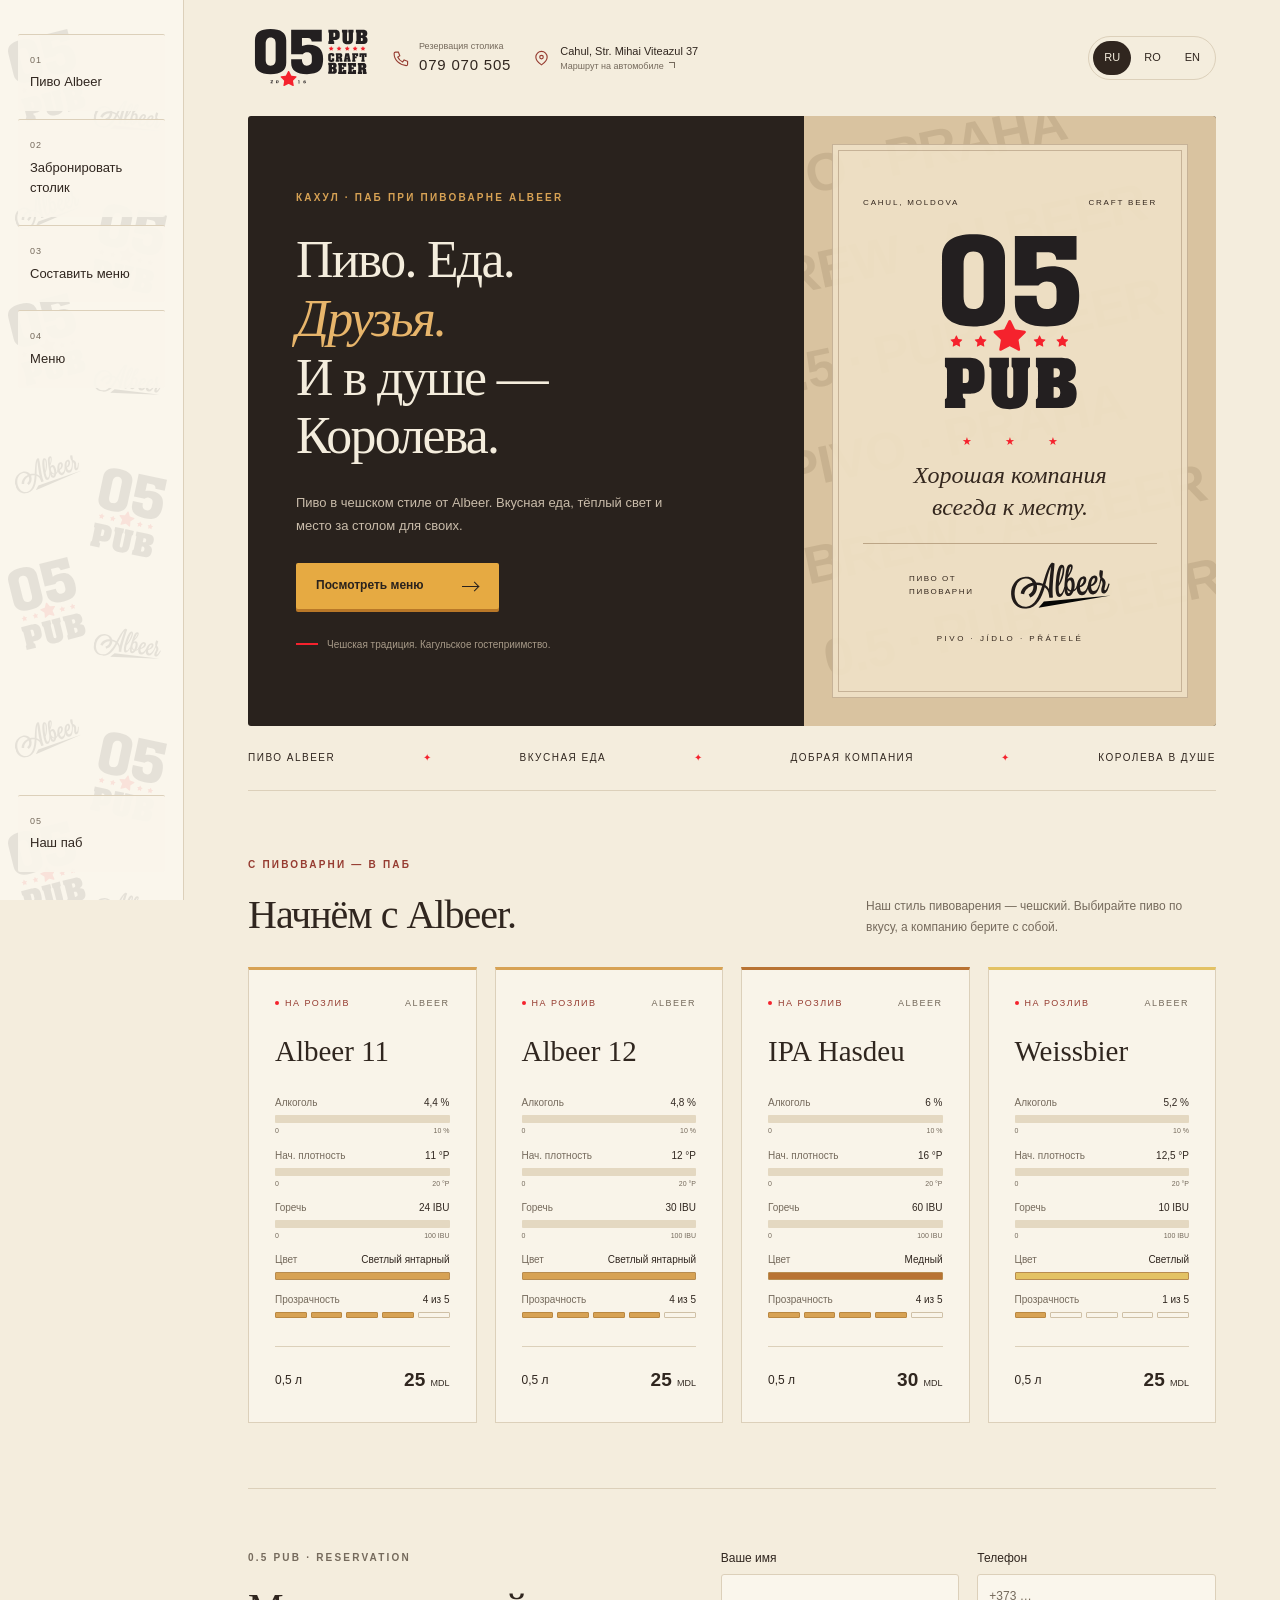
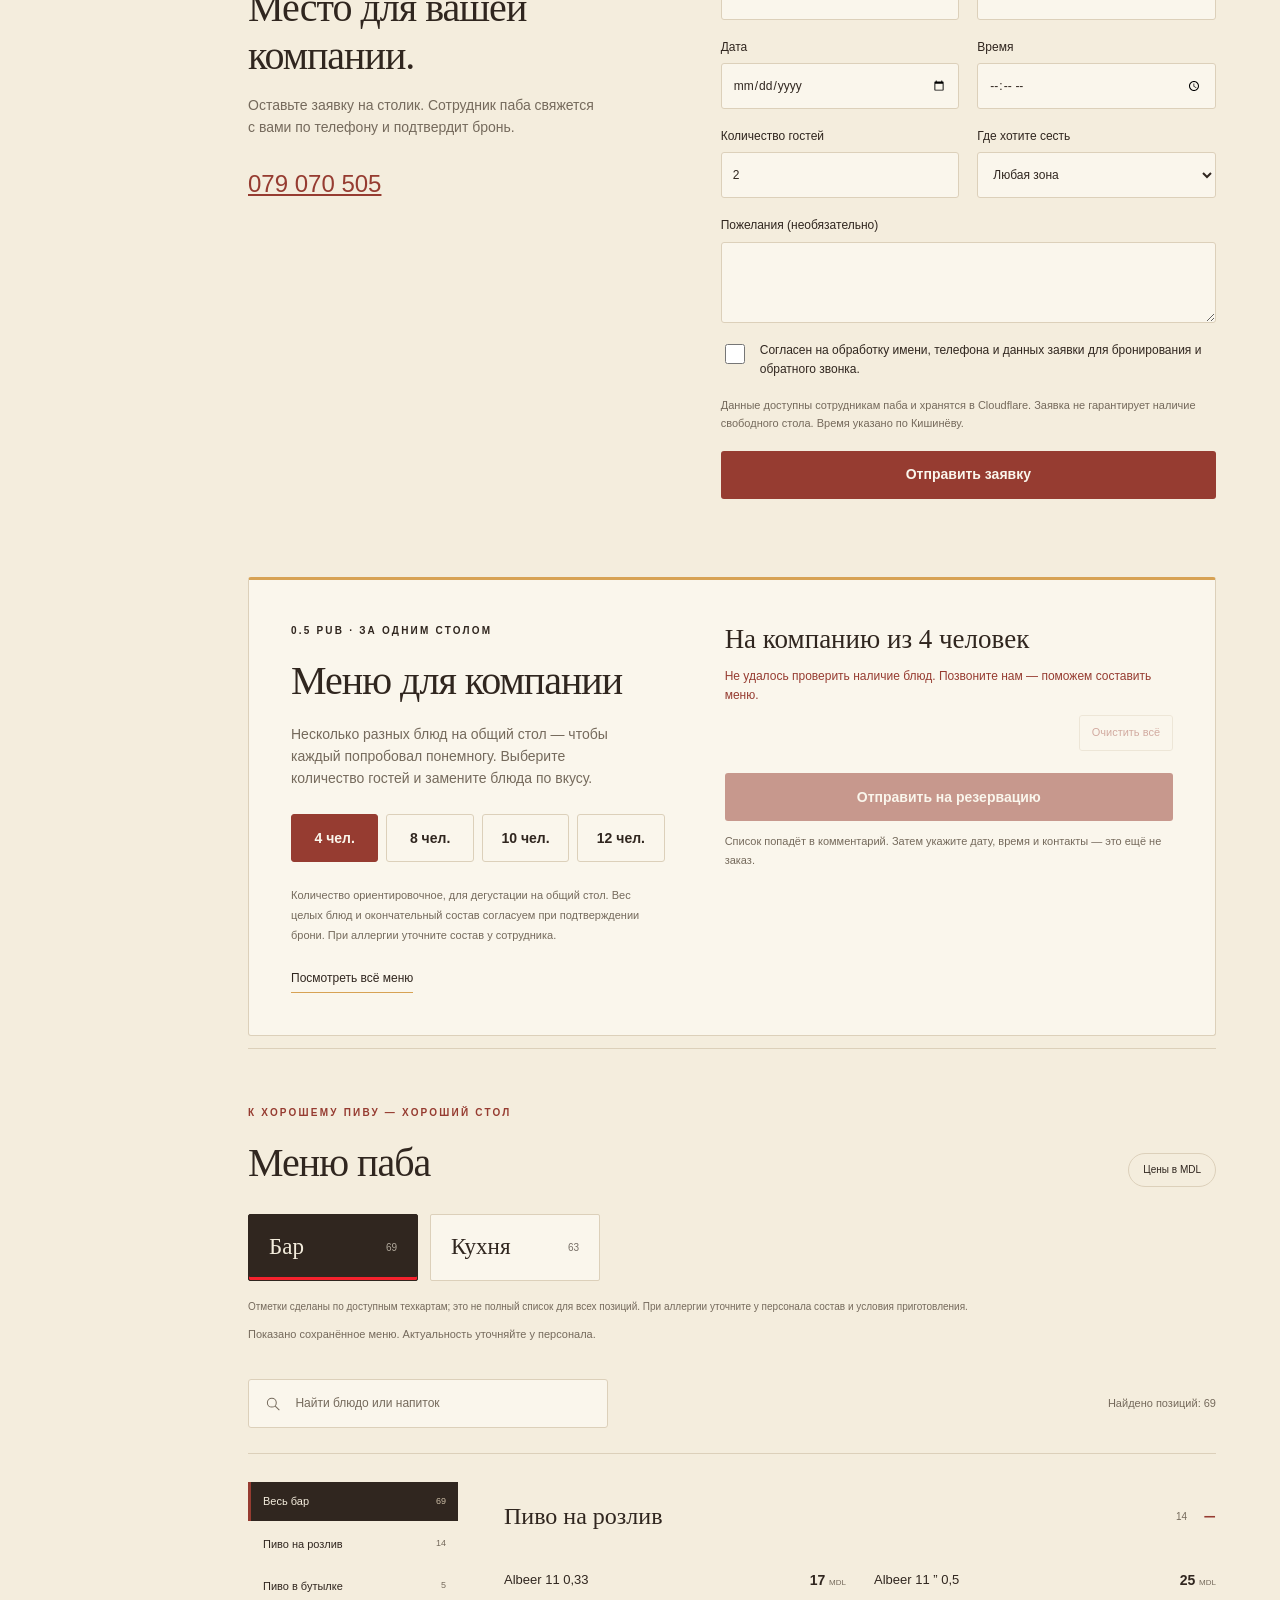
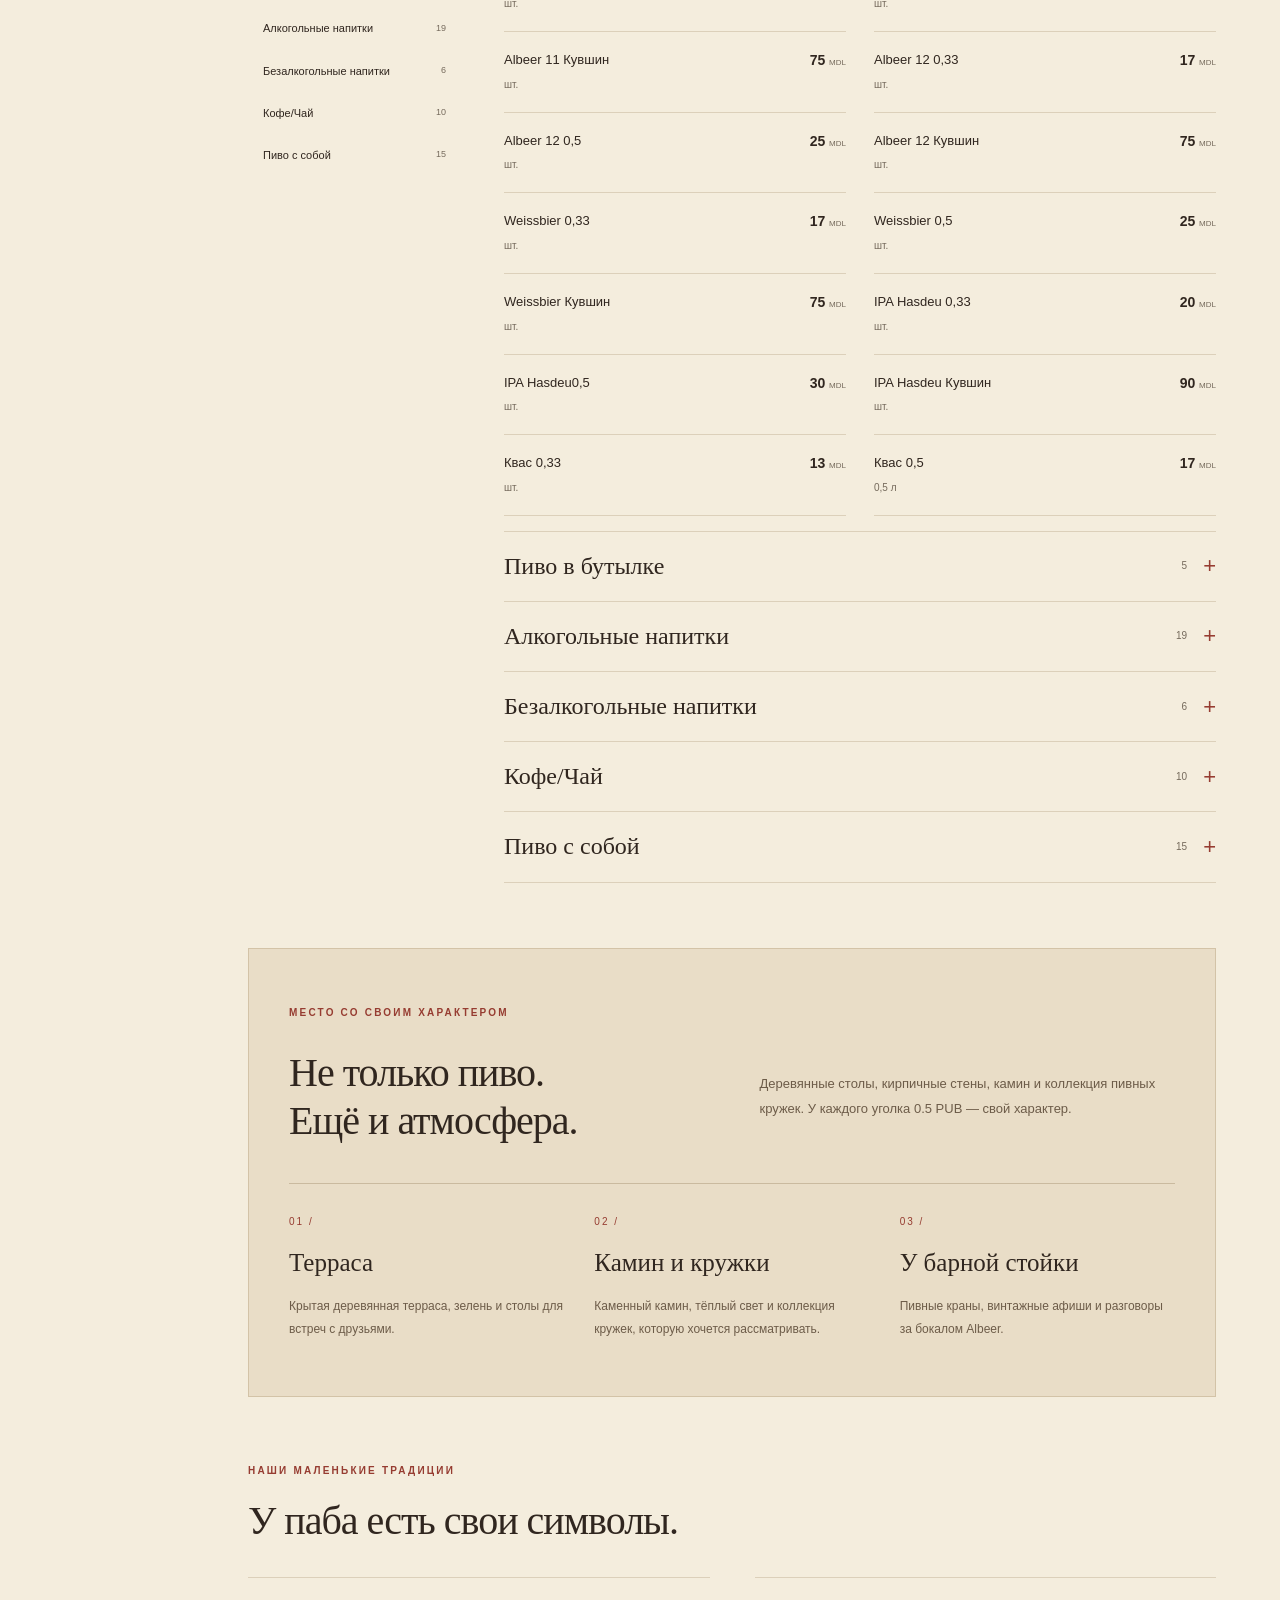
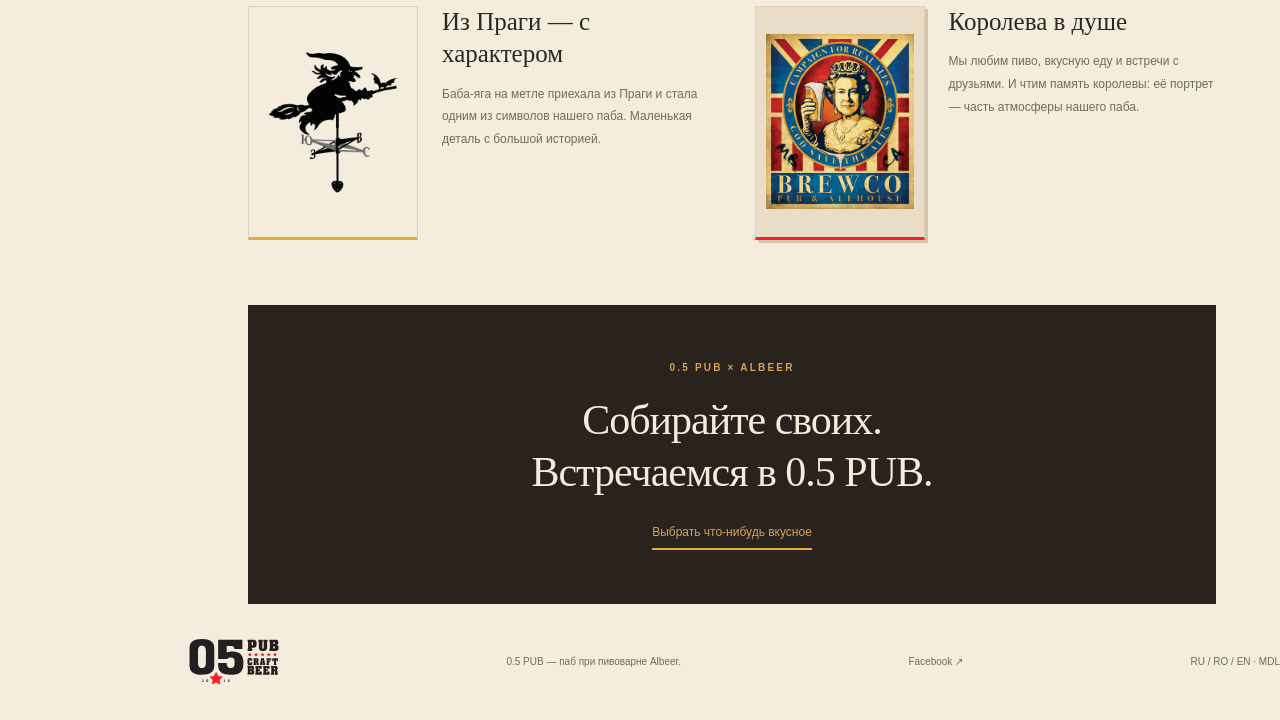
==== commit 705f1a32: "Add alternating pub and Albeer logo pattern and restore menu navigation link" ====
--- a/index.html
+++ b/index.html
@@ -3,11 +3,11 @@
 <head>
 <meta charset="utf-8"><meta name="viewport" content="width=device-width,initial-scale=1">
 <meta name="theme-color" content="#29221d"><meta name="description" content="0.5 PUB в Кагуле — паб при пивоварне Albeer. Чешский стиль пивоварения, вкусная еда и добрая компания.">
-<title>0.5 PUB · Меню паба</title><link rel="stylesheet" href="styles.css?v=20261017-sidebar2"><script src="app.js?v=20261017-sidebar2" defer></script><script src="booking.js" defer></script>
+<title>0.5 PUB · Меню паба</title><link rel="stylesheet" href="styles.css?v=20261017-sidebar3"><script src="app.js?v=20261017-sidebar3" defer></script><script src="booking.js" defer></script>
 </head>
 <body>
 <a class="skip-link" href="#menu" data-copy="skip">Перейти к меню</a>
-<header class="topbar"><a class="brand" href="#" aria-label="0.5 PUB"><img src="assets/05pub-horizontal.svg" alt="0.5 PUB — Craft Beer" width="272" height="133"></a><div class="header-contacts"><a class="contact-link reservation-link" href="tel:+37379070505"><svg width="17" height="17" viewBox="0 0 24 24" fill="none" stroke="currentColor" stroke-width="1.6" aria-hidden="true"><path d="M5 3h4l2 5-3 2c1.4 3.1 3.9 5.6 7 7l2-3 5 2v4c0 1-1 2-2 2C10 21 3 14 3 5c0-1 1-2 2-2z"/></svg><span><small data-copy="reservationLabel">Резервация столика</small><strong>079 070 505</strong></span></a><a class="contact-link directions-link" href="https://www.google.com/maps/dir/?api=1&amp;destination=Strada+Mihai+Viteazul+37%2C+Cahul%2C+Moldova&amp;travelmode=driving&amp;dir_action=navigate" target="_blank" rel="noopener noreferrer"><svg width="17" height="17" viewBox="0 0 24 24" fill="none" stroke="currentColor" stroke-width="1.6" aria-hidden="true"><path d="M20 10c0 6-8 11-8 11S4 16 4 10a8 8 0 1 1 16 0z"/><circle cx="12" cy="10" r="2.5"/></svg><span><strong>Cahul, Str. Mihai Viteazul 37</strong><small data-copy="directionsLabel">Маршрут на автомобиле</small></span></a></div><button type="button" class="nav-toggle" aria-label="Навигация" aria-controls="page-navigation" aria-expanded="false"><span aria-hidden="true">☰</span><span data-copy="navToggle">Навигация</span></button><nav id="page-navigation" class="main-nav" aria-label="Навигация"><a href="#beer" data-copy="navBeer">Пиво Albeer</a><a href="#booking" data-booking="nav">Забронировать столик</a><a href="#company" data-copy="navCompany">Составить меню</a><a href="#about" data-copy="navAbout">Наш паб</a></nav><nav class="languages" aria-label="Язык"><button type="button" data-lang="ru" aria-pressed="true">RU</button><button type="button" data-lang="ro" aria-pressed="false">RO</button><button type="button" data-lang="en" aria-pressed="false">EN</button></nav></header>
+<header class="topbar"><a class="brand" href="#" aria-label="0.5 PUB"><img src="assets/05pub-horizontal.svg" alt="0.5 PUB — Craft Beer" width="272" height="133"></a><div class="header-contacts"><a class="contact-link reservation-link" href="tel:+37379070505"><svg width="17" height="17" viewBox="0 0 24 24" fill="none" stroke="currentColor" stroke-width="1.6" aria-hidden="true"><path d="M5 3h4l2 5-3 2c1.4 3.1 3.9 5.6 7 7l2-3 5 2v4c0 1-1 2-2 2C10 21 3 14 3 5c0-1 1-2 2-2z"/></svg><span><small data-copy="reservationLabel">Резервация столика</small><strong>079 070 505</strong></span></a><a class="contact-link directions-link" href="https://www.google.com/maps/dir/?api=1&amp;destination=Strada+Mihai+Viteazul+37%2C+Cahul%2C+Moldova&amp;travelmode=driving&amp;dir_action=navigate" target="_blank" rel="noopener noreferrer"><svg width="17" height="17" viewBox="0 0 24 24" fill="none" stroke="currentColor" stroke-width="1.6" aria-hidden="true"><path d="M20 10c0 6-8 11-8 11S4 16 4 10a8 8 0 1 1 16 0z"/><circle cx="12" cy="10" r="2.5"/></svg><span><strong>Cahul, Str. Mihai Viteazul 37</strong><small data-copy="directionsLabel">Маршрут на автомобиле</small></span></a></div><button type="button" class="nav-toggle" aria-label="Навигация" aria-controls="page-navigation" aria-expanded="false"><span aria-hidden="true">☰</span><span data-copy="navToggle">Навигация</span></button><nav id="page-navigation" class="main-nav" aria-label="Навигация"><div class="nav-pattern" aria-hidden="true"><img src="assets/05pub-stacked.svg" alt="" loading="lazy"><img src="assets/albeer.svg" alt="" loading="lazy"><img src="assets/albeer.svg" alt="" loading="lazy"><img src="assets/05pub-stacked.svg" alt="" loading="lazy"><img src="assets/05pub-stacked.svg" alt="" loading="lazy"><img src="assets/albeer.svg" alt="" loading="lazy"><img src="assets/albeer.svg" alt="" loading="lazy"><img src="assets/05pub-stacked.svg" alt="" loading="lazy"><img src="assets/05pub-stacked.svg" alt="" loading="lazy"><img src="assets/albeer.svg" alt="" loading="lazy"><img src="assets/albeer.svg" alt="" loading="lazy"><img src="assets/05pub-stacked.svg" alt="" loading="lazy"><img src="assets/05pub-stacked.svg" alt="" loading="lazy"><img src="assets/albeer.svg" alt="" loading="lazy"><img src="assets/albeer.svg" alt="" loading="lazy"><img src="assets/05pub-stacked.svg" alt="" loading="lazy"><img src="assets/05pub-stacked.svg" alt="" loading="lazy"><img src="assets/albeer.svg" alt="" loading="lazy"><img src="assets/albeer.svg" alt="" loading="lazy"><img src="assets/05pub-stacked.svg" alt="" loading="lazy"><img src="assets/05pub-stacked.svg" alt="" loading="lazy"><img src="assets/albeer.svg" alt="" loading="lazy"><img src="assets/albeer.svg" alt="" loading="lazy"><img src="assets/05pub-stacked.svg" alt="" loading="lazy"></div><a href="#beer" data-copy="navBeer">Пиво Albeer</a><a href="#booking" data-booking="nav">Забронировать столик</a><a href="#company" data-copy="navCompany">Составить меню</a><a href="#menu" data-copy="navMenu">Меню</a><a href="#about" data-copy="navAbout">Наш паб</a></nav><nav class="languages" aria-label="Язык"><button type="button" data-lang="ru" aria-pressed="true">RU</button><button type="button" data-lang="ro" aria-pressed="false">RO</button><button type="button" data-lang="en" aria-pressed="false">EN</button></nav></header>
 <main>
 <section class="hero" aria-labelledby="hero-title"><div class="hero-copy"><p class="eyebrow" id="eyebrow">КАХУЛ · ПАБ ПРИ ПИВОВАРНЕ ALBEER</p><h1 id="hero-title">Пиво. Еда.<br><em>Друзья.</em><br>И в душе — Королева.</h1><p id="hero-description">Пиво в чешском стиле от Albeer. Вкусная еда, тёплый свет и место за столом для своих.</p><a class="hero-link" href="#menu" id="explore">Посмотреть меню <span class="link-arrow" aria-hidden="true"></span></a><p class="hero-footnote" data-copy="heroNote">Чешская традиция. Кагульское гостеприимство.</p></div><div class="pub-poster"><div class="poster-pattern" aria-hidden="true">PIVO · PRAHA<br>BREW · ALBEER<br>0.5 · PUB · BEER<br>PIVO · PRAHA<br>BREW · ALBEER<br>0.5 · PUB · BEER</div><div class="poster-frame"><div class="poster-meta"><span>CAHUL, MOLDOVA</span><span>CRAFT BEER</span></div><img class="poster-logo" src="assets/05pub-stacked.svg" alt="0.5 PUB" width="139" height="172"><div class="poster-stars" aria-hidden="true">★ ★ ★</div><p class="poster-invitation" data-copy="posterInvitation">Хорошая компания<br>всегда к месту.</p><div class="poster-brewery"><span data-copy="brewedBy">ПИВО ОТ ПИВОВАРНИ</span><img src="assets/albeer.svg" alt="Albeer" width="272" height="127"></div><span class="poster-bottom">PIVO · JÍDLO · PŘÁTELÉ</span></div></div></section>
 <div class="values-strip"><span data-copy="valueBeer">Пиво Albeer</span><i aria-hidden="true">✦</i><span data-copy="valueFood">Вкусная еда</span><i aria-hidden="true">✦</i><span data-copy="valueFriends">Добрая компания</span><i aria-hidden="true">✦</i><span data-copy="valueQueen">Королева в душе</span></div>
--- a/styles.css
+++ b/styles.css
@@ -51,3 +51,6 @@
 body{padding-left:184px}.topbar{grid-template-columns:120px minmax(0,1fr) auto}.main-nav{position:fixed;inset:0 auto 0 0;width:184px;height:100dvh;margin:0;padding:38px 18px 28px;display:flex;flex-direction:column;align-items:stretch;justify-content:flex-start;gap:8px;background:var(--paper);border-right:1px solid var(--line);z-index:8;overflow-y:auto;counter-reset:page-link}.main-nav:before{content:'0.5 PUB';font:26px Georgia,serif;letter-spacing:1px;padding:0 12px 30px;color:var(--red)}.main-nav a{display:block;padding:18px 12px;border-top:1px solid var(--line);font-size:13px;line-height:1.6}.main-nav a:before{counter-increment:page-link;content:'0' counter(page-link);display:block;font-size:9px;letter-spacing:1px;color:var(--muted);margin-bottom:5px}.main-nav a:after{bottom:0;left:12px;right:12px}.main-nav a:last-child{margin-top:auto}.main-nav a:focus-visible{outline:2px solid var(--gold);outline-offset:2px}.nav-toggle{display:none}.skip-link{z-index:15}.languages{grid-column:3;grid-row:1}.header-contacts{grid-column:2;grid-row:1}
 @media(min-width:701px) and (max-width:1100px){body{padding-left:160px}.main-nav{width:160px;padding:30px 12px 22px}.main-nav a{font-size:12px}.topbar,main{padding-left:30px;padding-right:30px}.topbar{gap:16px}.header-contacts{gap:8px}}
 @media(max-width:700px){body{padding-left:0}.topbar{grid-template-columns:1fr auto}.topbar>.brand{padding-left:50px}.languages{grid-column:2;grid-row:1}.header-contacts{grid-column:1/-1;grid-row:2}.main-nav{inset:0 auto 0 0;width:min(280px,85vw);height:100dvh;padding:78px 22px 24px;transform:translateX(-100%);visibility:hidden;box-shadow:12px 0 35px #30261f20;gap:8px;grid-column:auto;grid-row:auto}.main-nav:before{font-size:24px;padding-bottom:15px}.main-nav a{font-size:14px;padding:16px 12px}.nav-open .main-nav{transform:translateX(0);visibility:visible}.nav-toggle{display:flex;align-items:center;gap:8px;position:fixed;left:12px;top:14px;z-index:9;min-height:42px;padding:8px 11px;border:1px solid var(--line);border-radius:3px;background:var(--paper);color:var(--ink);box-shadow:0 2px 8px #30261f15}.nav-toggle span:first-child{font-size:19px}.nav-toggle span[data-copy]{display:none}.nav-open .nav-toggle span[data-copy]{display:inline;font-size:12px}}
+
+/* Reuse the two brand marks as a quiet, continuous sidebar pattern. */
+.main-nav{isolation:isolate;padding-top:34px}.main-nav:before{display:none}.nav-pattern{position:absolute;inset:0;z-index:-1;display:grid;grid-template-columns:1fr 1fr;grid-auto-rows:120px;align-content:start;align-items:center;justify-items:center;gap:12px 7px;padding:16px 5px;overflow:hidden;opacity:.09;pointer-events:none}.nav-pattern img{width:68px;height:90px;object-fit:contain;transform:rotate(-14deg)}.nav-pattern img:nth-child(2n){transform:rotate(12deg) translateY(42px)}.main-nav a{background:#faf6eceb;border-radius:2px}.main-nav a:hover,.main-nav a:focus-visible{background:var(--paper)}@media(max-width:700px){.main-nav{padding-top:78px}.nav-pattern{grid-auto-rows:145px;gap:16px 10px}.nav-pattern img{width:95px;height:110px}}
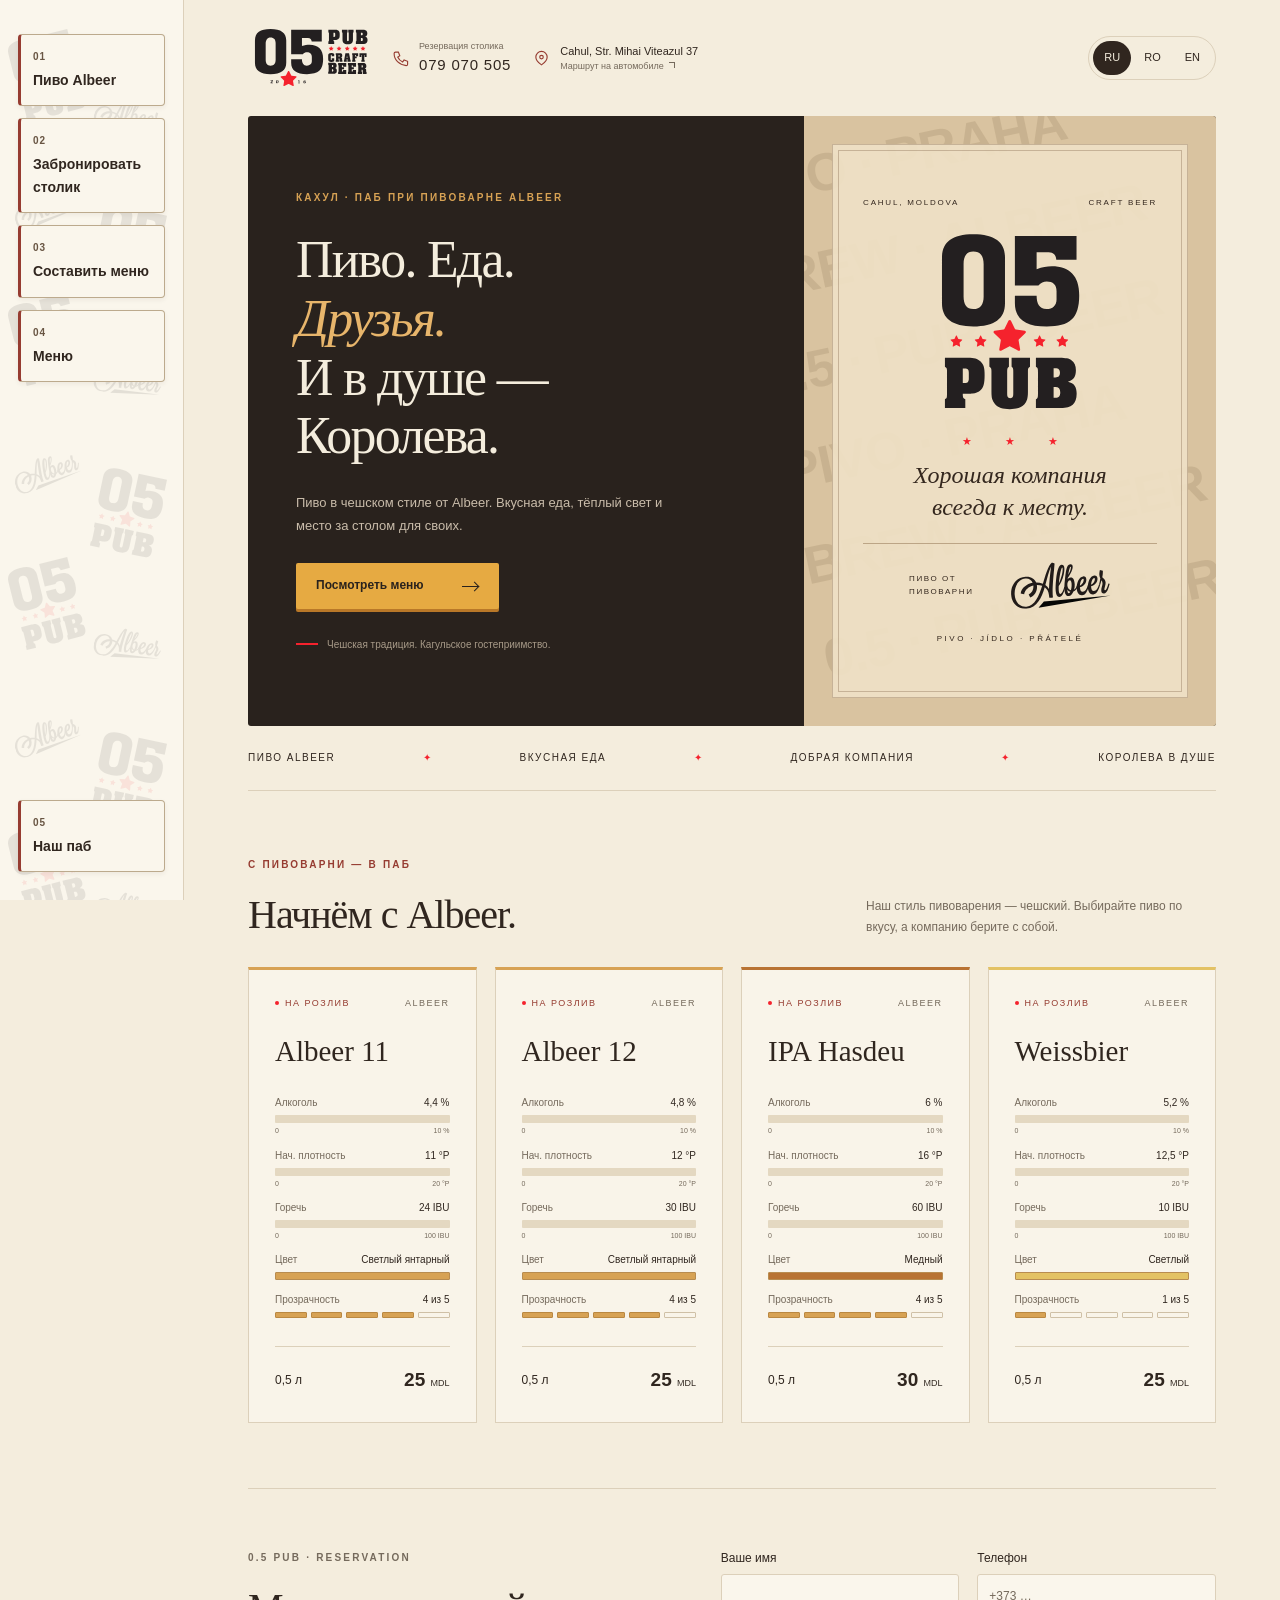
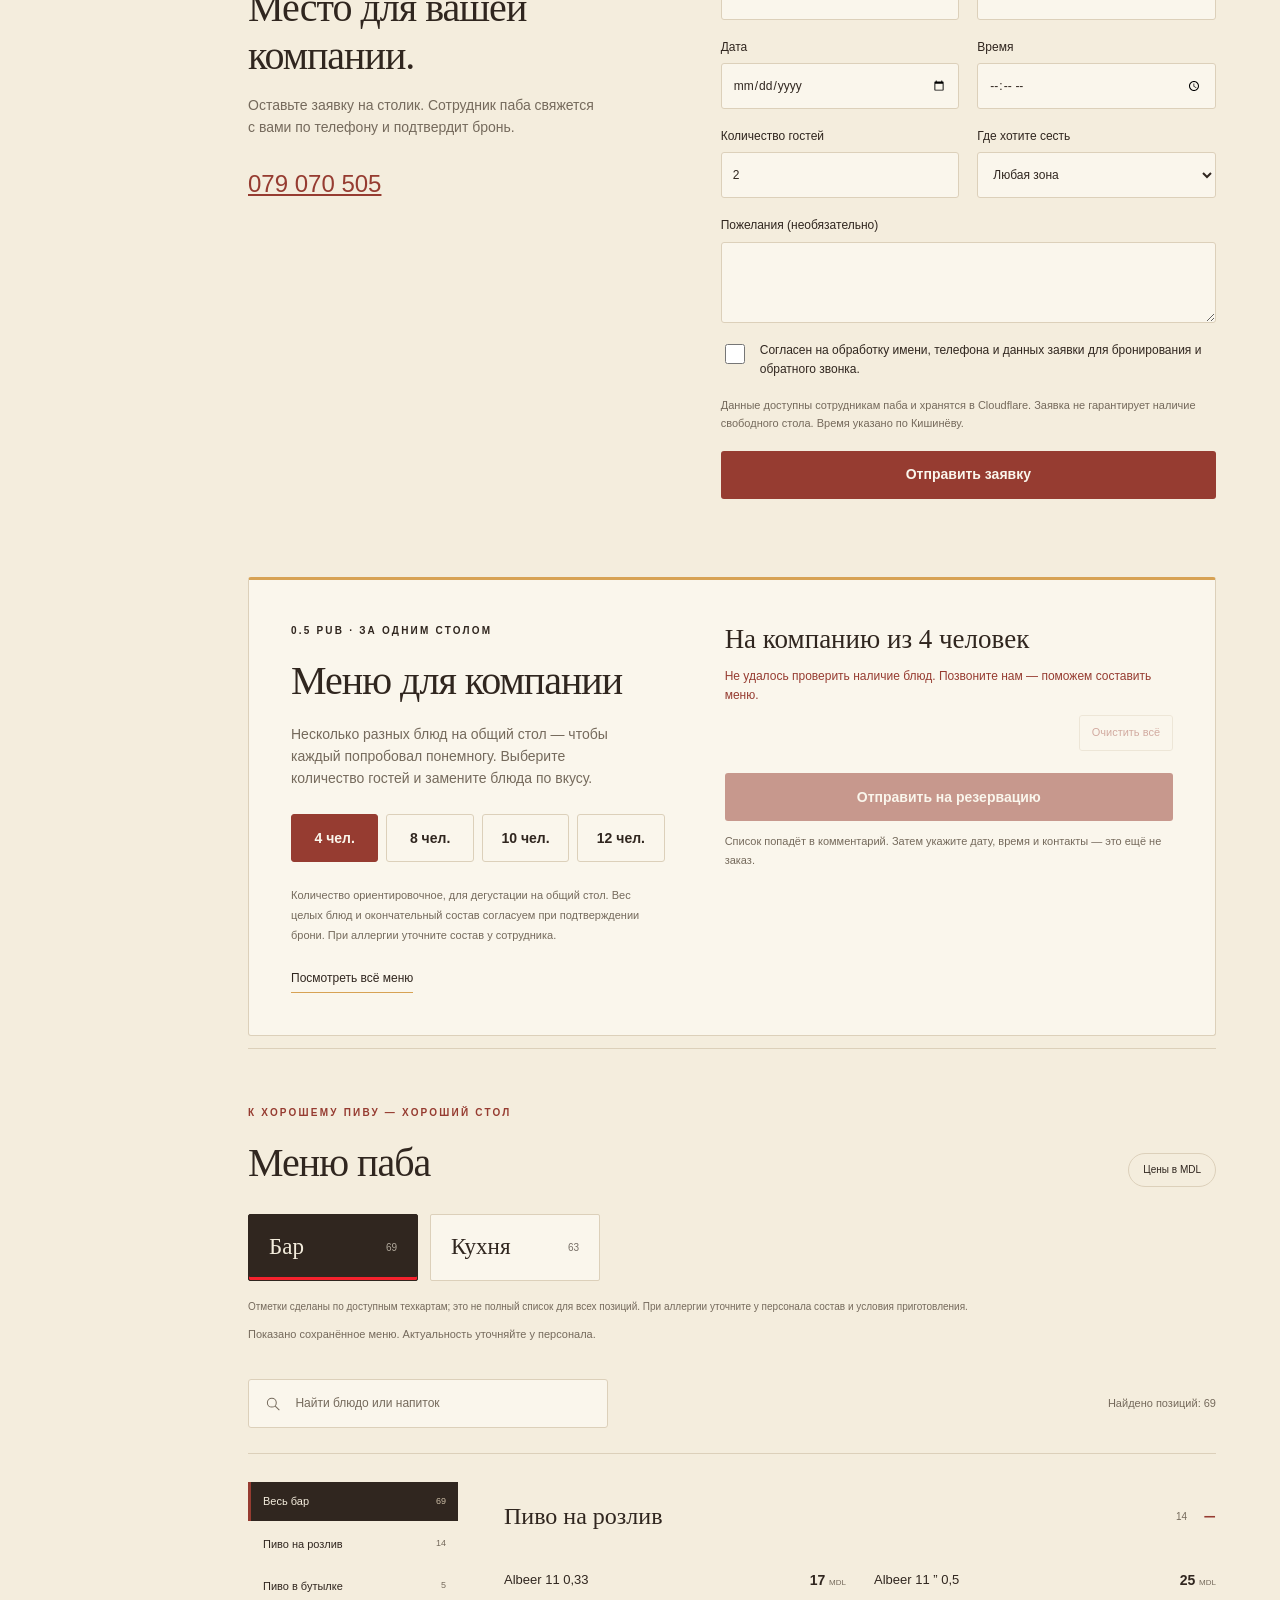
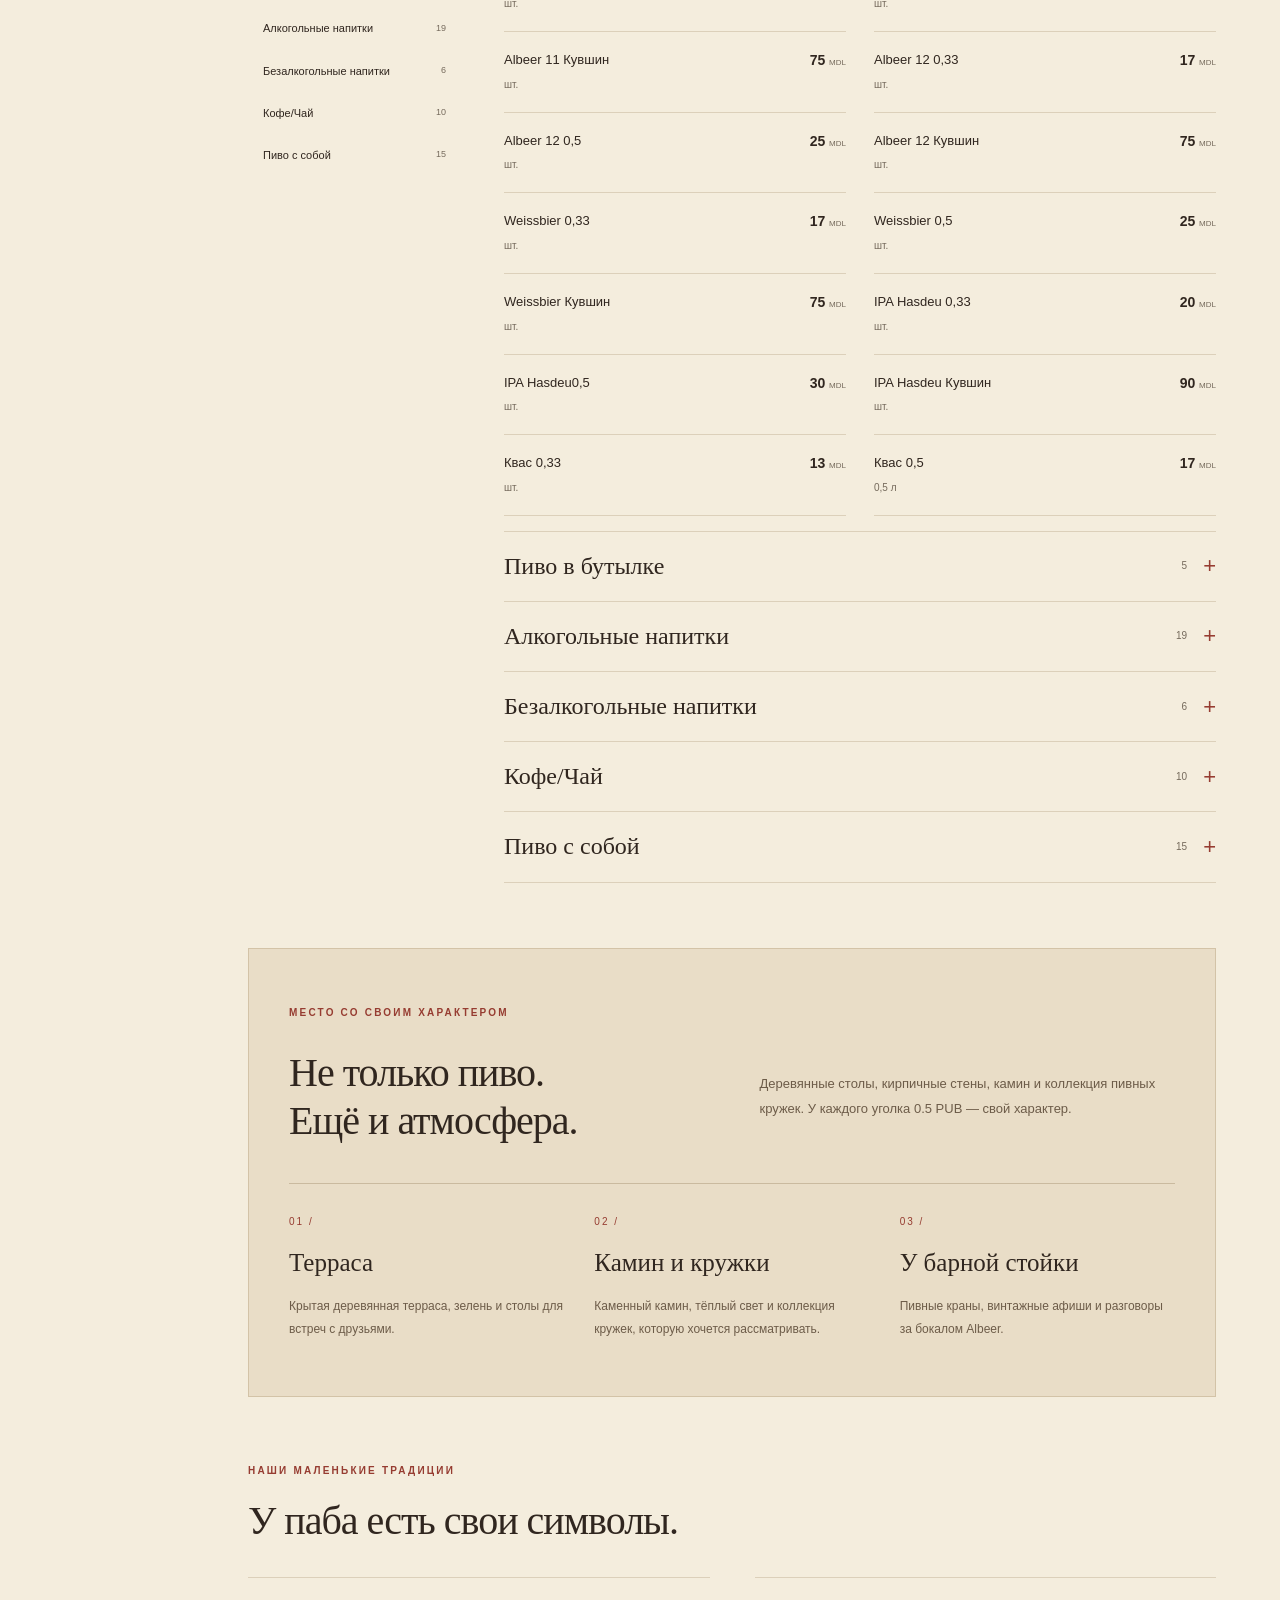
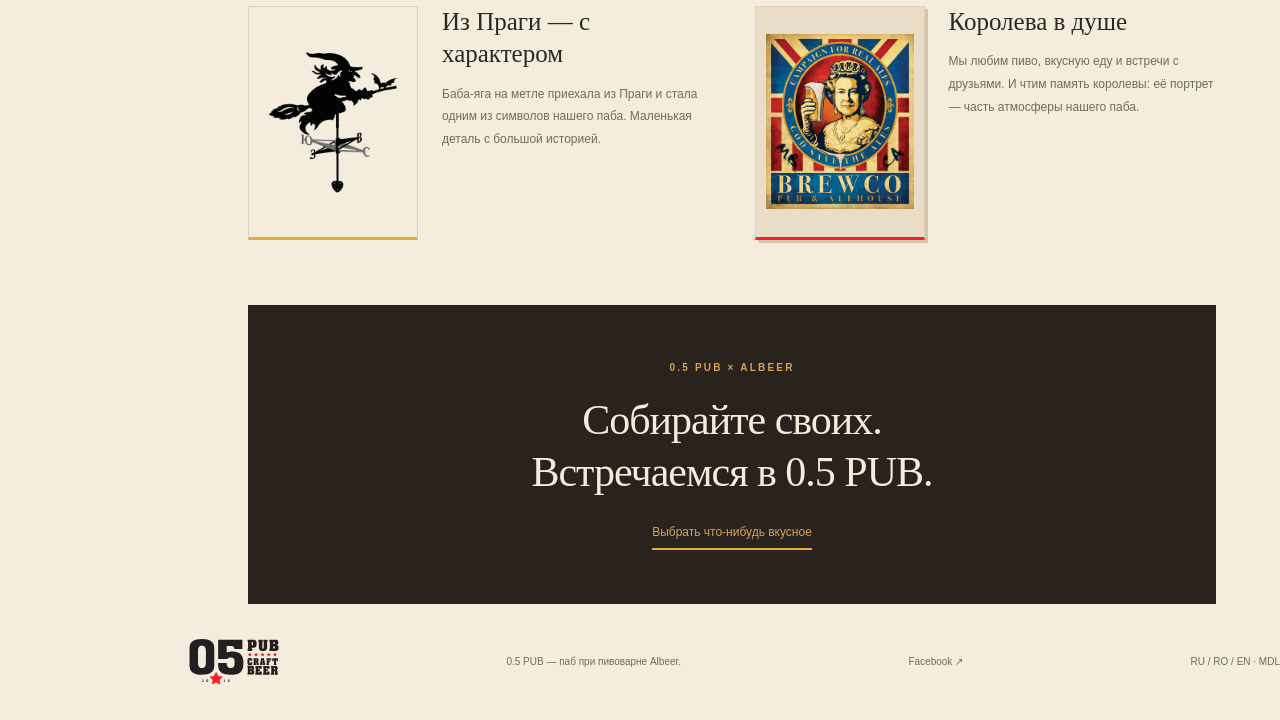
==== commit b90b1205: "Make sidebar links distinct opaque buttons with stronger text and borders" ====
--- a/index.html
+++ b/index.html
@@ -3,7 +3,7 @@
 <head>
 <meta charset="utf-8"><meta name="viewport" content="width=device-width,initial-scale=1">
 <meta name="theme-color" content="#29221d"><meta name="description" content="0.5 PUB в Кагуле — паб при пивоварне Albeer. Чешский стиль пивоварения, вкусная еда и добрая компания.">
-<title>0.5 PUB · Меню паба</title><link rel="stylesheet" href="styles.css?v=20261017-sidebar3"><script src="app.js?v=20261017-sidebar3" defer></script><script src="booking.js" defer></script>
+<title>0.5 PUB · Меню паба</title><link rel="stylesheet" href="styles.css?v=20261017-sidebar4"><script src="app.js?v=20261017-sidebar4" defer></script><script src="booking.js" defer></script>
 </head>
 <body>
 <a class="skip-link" href="#menu" data-copy="skip">Перейти к меню</a>
--- a/styles.css
+++ b/styles.css
@@ -54,3 +54,5 @@
 
 /* Reuse the two brand marks as a quiet, continuous sidebar pattern. */
 .main-nav{isolation:isolate;padding-top:34px}.main-nav:before{display:none}.nav-pattern{position:absolute;inset:0;z-index:-1;display:grid;grid-template-columns:1fr 1fr;grid-auto-rows:120px;align-content:start;align-items:center;justify-items:center;gap:12px 7px;padding:16px 5px;overflow:hidden;opacity:.09;pointer-events:none}.nav-pattern img{width:68px;height:90px;object-fit:contain;transform:rotate(-14deg)}.nav-pattern img:nth-child(2n){transform:rotate(12deg) translateY(42px)}.main-nav a{background:#faf6eceb;border-radius:2px}.main-nav a:hover,.main-nav a:focus-visible{background:var(--paper)}@media(max-width:700px){.main-nav{padding-top:78px}.nav-pattern{grid-auto-rows:145px;gap:16px 10px}.nav-pattern img{width:95px;height:110px}}
+
+.main-nav a{background:var(--paper);border:1px solid #bcaa8d;border-left:3px solid var(--red);border-radius:4px;padding:14px 12px;font-size:14px;font-weight:600;box-shadow:0 2px 5px #30261f10}.main-nav a:before{font-size:10px;color:#685543;margin-bottom:4px}.main-nav a:hover,.main-nav a:focus-visible{background:var(--ink);border-color:var(--ink);border-left-color:var(--gold);color:var(--paper)}.main-nav a:hover:before,.main-nav a:focus-visible:before{color:var(--gold)}.main-nav a:after{display:none}.main-nav{gap:12px}@media(min-width:701px) and (max-width:1100px){.main-nav a{font-size:13px}}@media(max-width:700px){.main-nav a{font-size:15px;padding:14px 12px}}
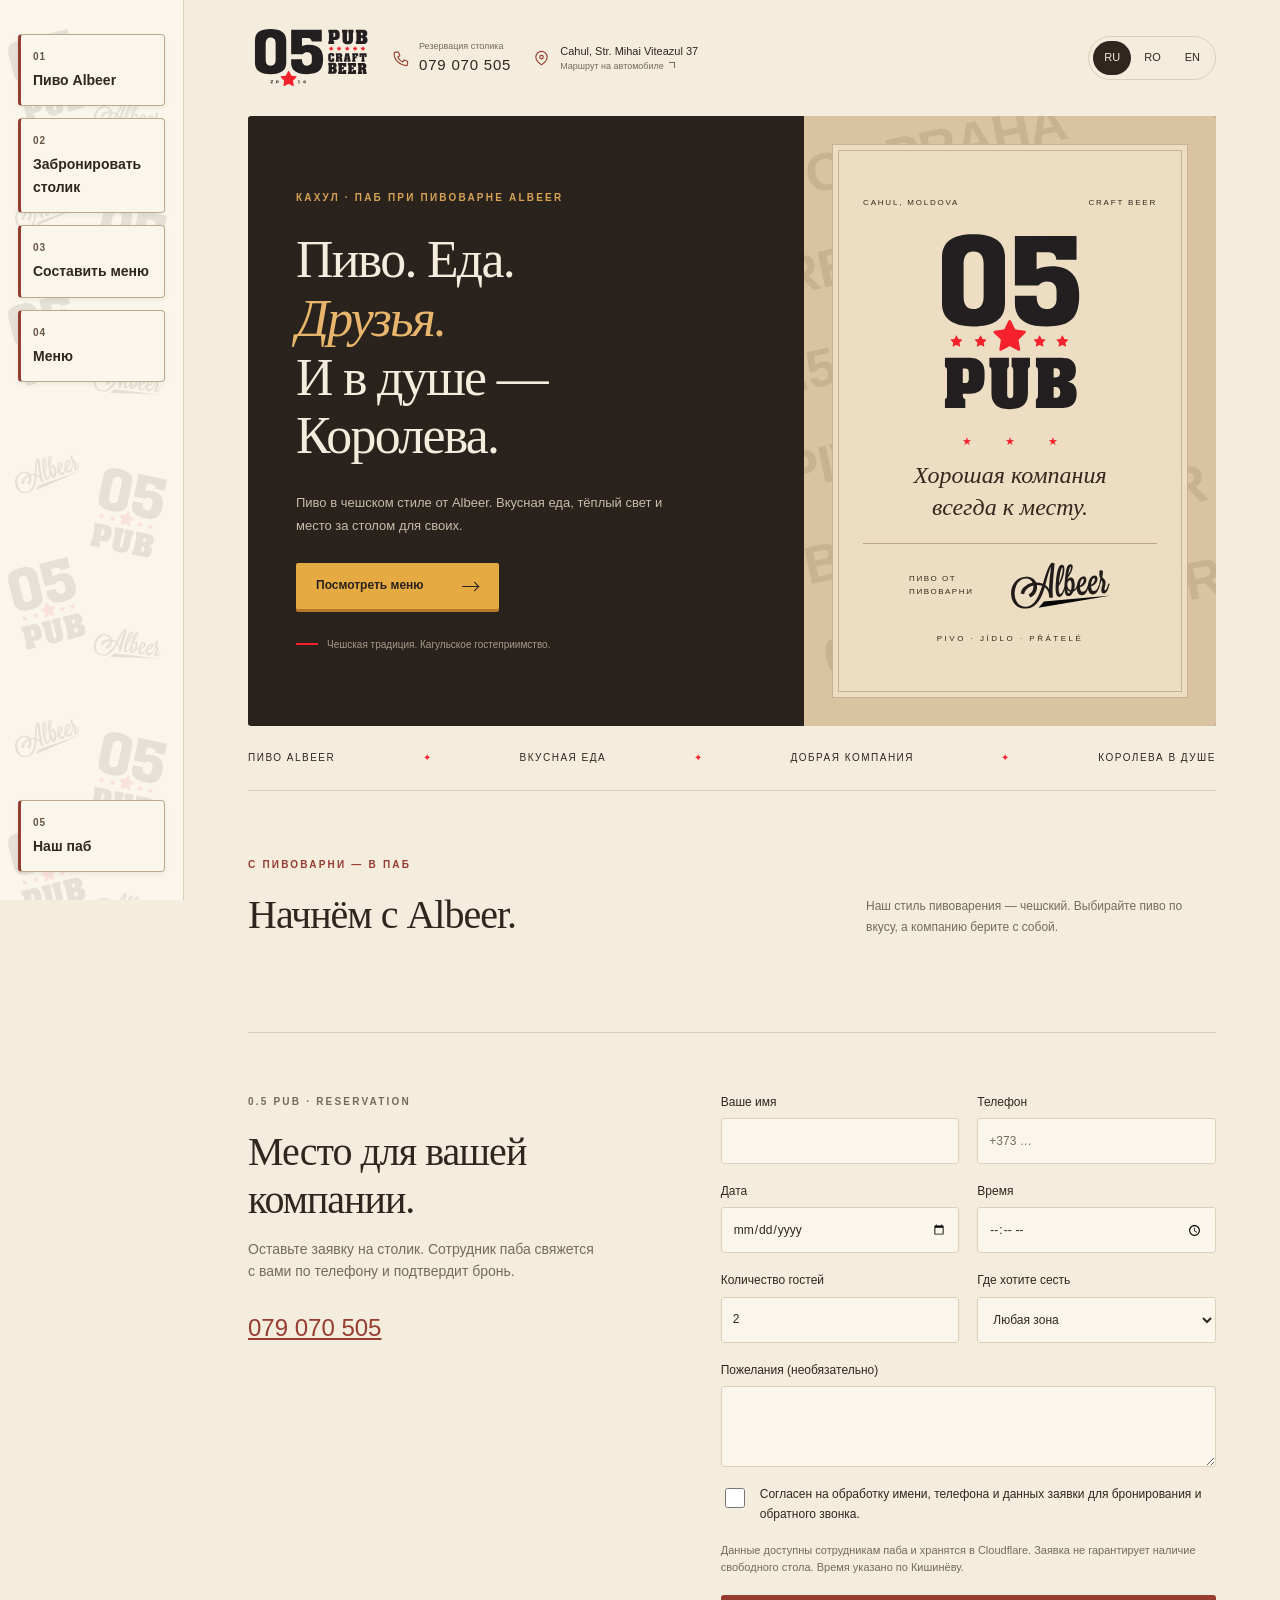
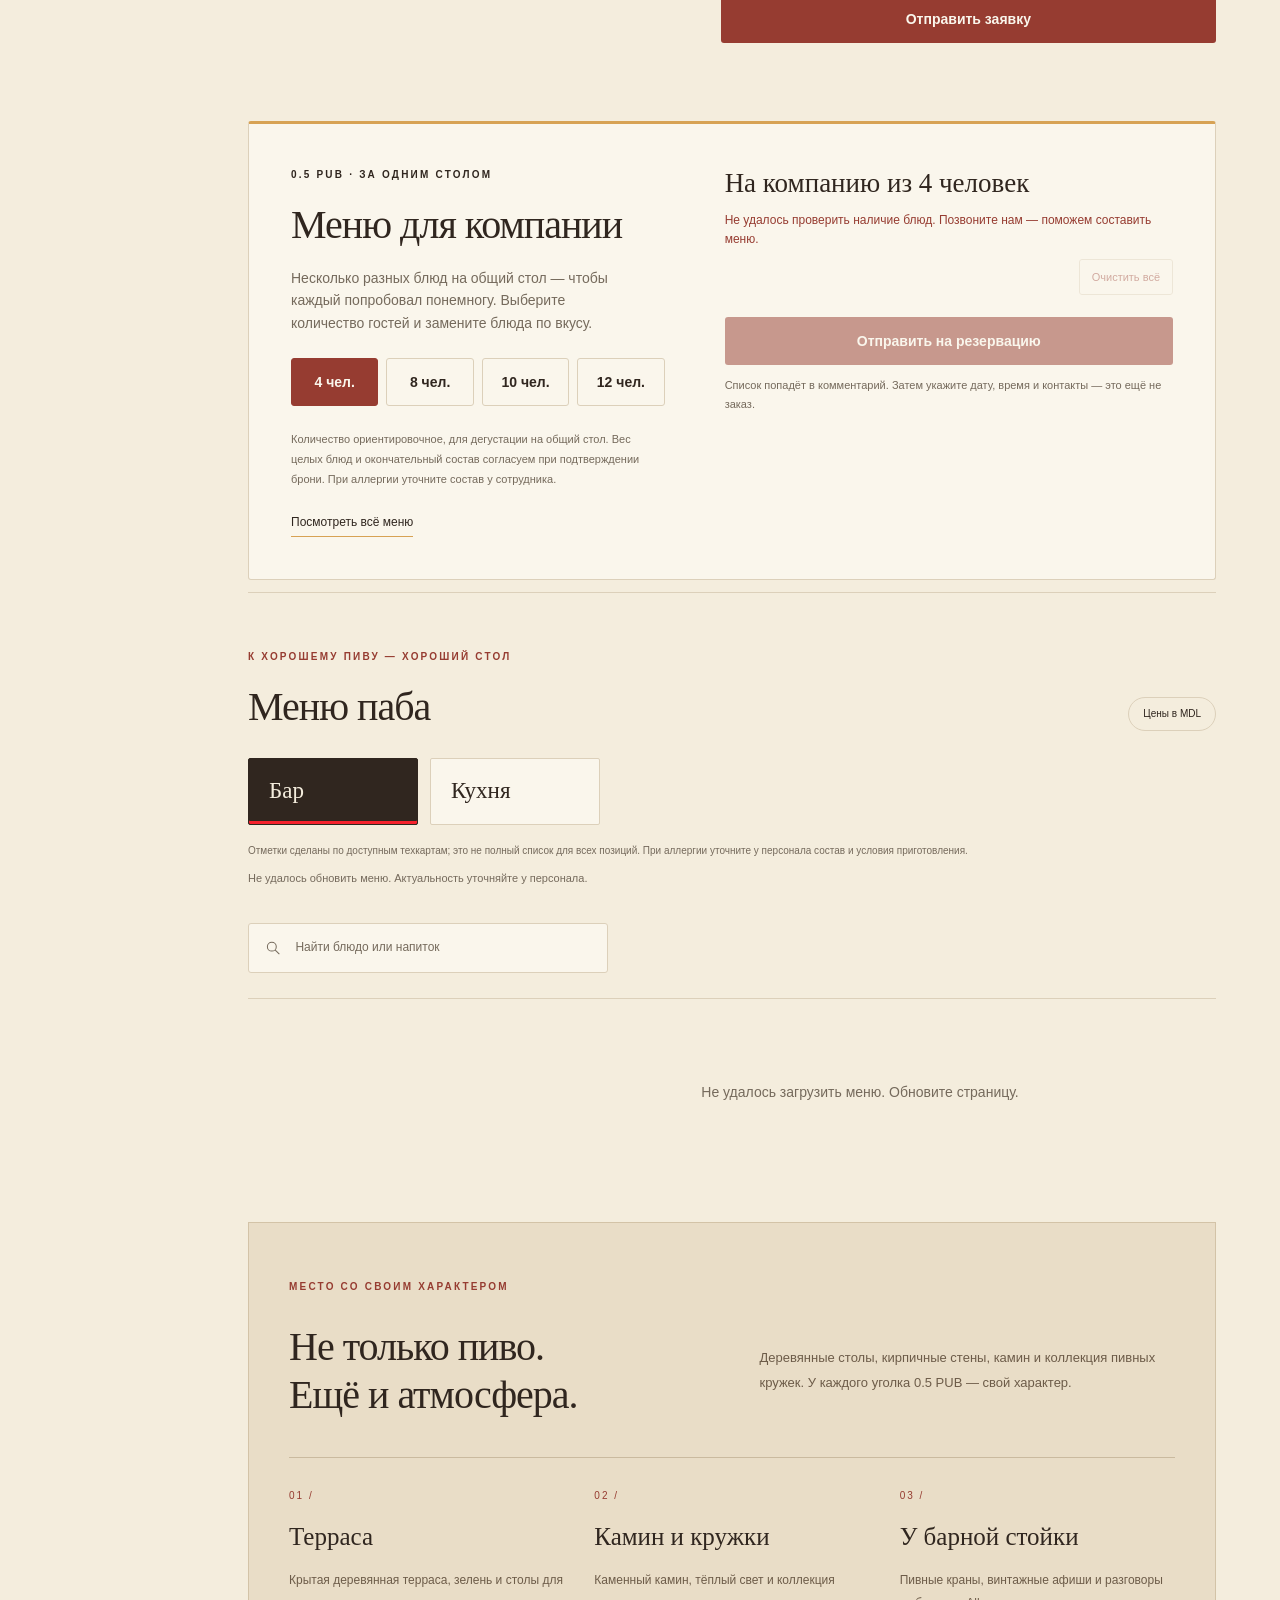
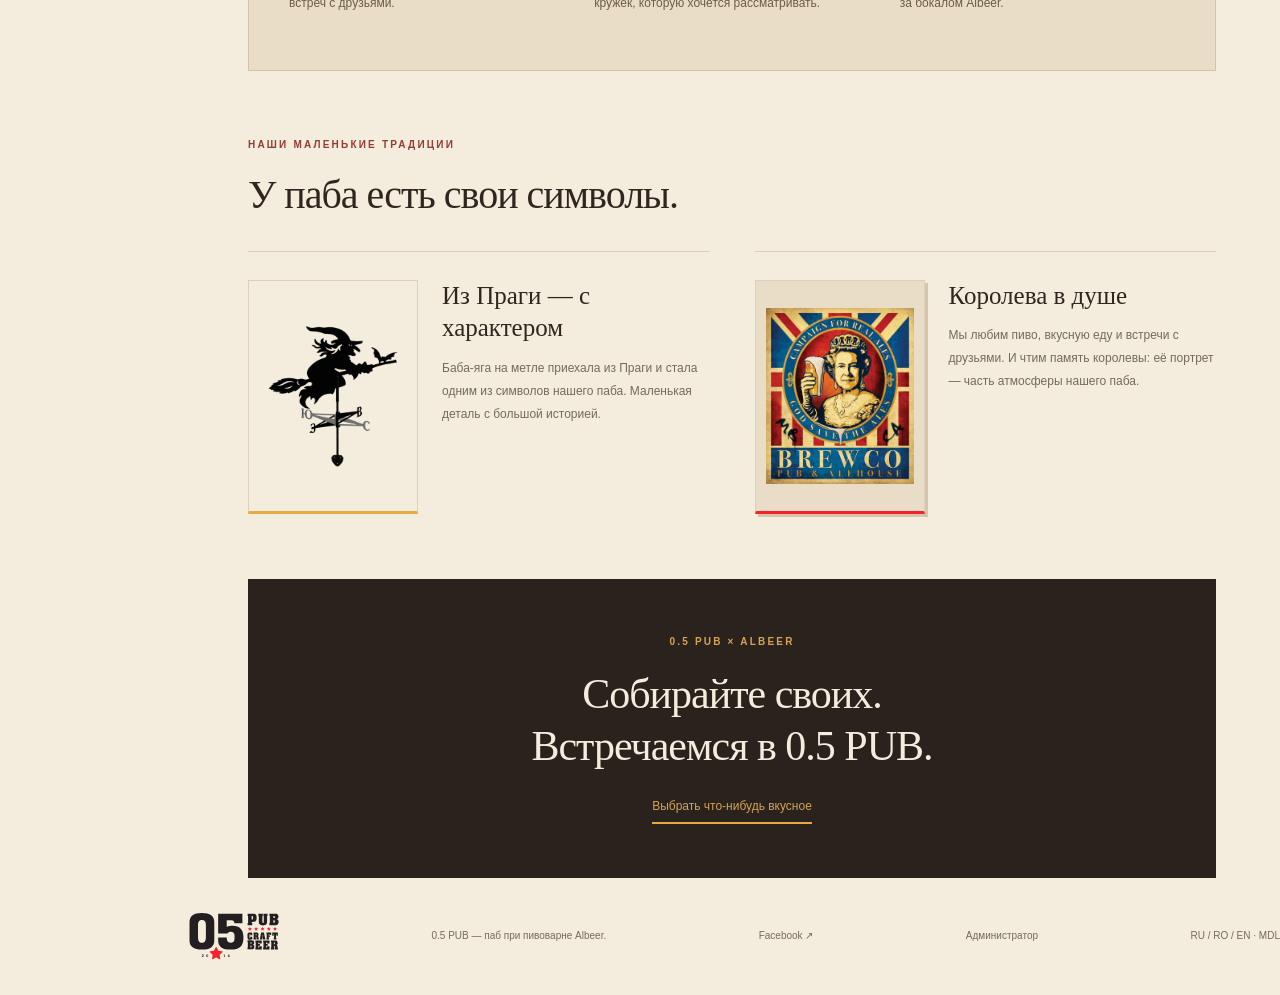
==== commit f65253ae: "Publish menu admin and persistent website dish exclusions" ====
--- a/index.html
+++ b/index.html
@@ -3,7 +3,7 @@
 <head>
 <meta charset="utf-8"><meta name="viewport" content="width=device-width,initial-scale=1">
 <meta name="theme-color" content="#29221d"><meta name="description" content="0.5 PUB в Кагуле — паб при пивоварне Albeer. Чешский стиль пивоварения, вкусная еда и добрая компания.">
-<title>0.5 PUB · Меню паба</title><link rel="stylesheet" href="styles.css?v=20261017-sidebar4"><script src="app.js?v=20261017-sidebar4" defer></script><script src="booking.js" defer></script>
+<title>0.5 PUB · Меню паба</title><link rel="stylesheet" href="styles.css?v=20261017-sidebar4"><script src="app.js?v=20261019-admin" defer></script><script src="booking.js" defer></script>
 </head>
 <body>
 <a class="skip-link" href="#menu" data-copy="skip">Перейти к меню</a>
@@ -20,5 +20,5 @@
 
 <section class="closing"><p class="eyebrow">0.5 PUB × ALBEER</p><h2 data-copy="closingTitle">Собирайте своих.<br>Встречаемся в 0.5 PUB.</h2><a href="#menu" class="closing-link" data-copy="closingLink">Выбрать что-нибудь вкусное</a></section>
 </main>
-<footer><a class="brand" href="#"><img src="assets/05pub-horizontal.svg" alt="0.5 PUB — Craft Beer" width="272" height="133"></a><p id="footer-note">0.5 PUB — паб при пивоварне Albeer.</p><a href="https://www.facebook.com/05pub/" target="_blank" rel="noopener noreferrer">Facebook ↗</a><span>RU / RO / EN · MDL</span></footer>
+<footer><a class="brand" href="#"><img src="assets/05pub-horizontal.svg" alt="0.5 PUB — Craft Beer" width="272" height="133"></a><p id="footer-note">0.5 PUB — паб при пивоварне Albeer.</p><a href="https://www.facebook.com/05pub/" target="_blank" rel="noopener noreferrer">Facebook ↗</a><a href="admin.html" data-copy="navAdmin">Администратор</a><span>RU / RO / EN · MDL</span></footer>
 <dialog id="company-picker" class="company-picker" aria-labelledby="company-picker-title"><button type="button" class="company-close">Закрыть</button><h2 id="company-picker-title"></h2><div class="company-picker-tabs" role="group"></div><div class="company-options"></div></dialog><dialog id="dish-dialog" class="dish-dialog" aria-labelledby="dish-title"><button type="button" class="dish-close" aria-label="Закрыть описание"><svg width="20" height="20" viewBox="0 0 24 24" fill="none" stroke="currentColor" stroke-width="1.5" aria-hidden="true"><path d="m6 6 12 12M18 6 6 18"/></svg></button><div class="dish-body"><figure class="dish-visual"><img id="dish-photo" alt=""><figcaption id="dish-caption"></figcaption></figure><div class="dish-copy"><p class="eyebrow" id="dish-category"></p><h2 id="dish-title"></h2><p id="dish-description"></p><section id="dish-allergens" class="dish-allergens"></section><div class="dish-price-row"><strong id="dish-price"></strong><span id="dish-unit"></span></div></div></div></dialog></body></html>
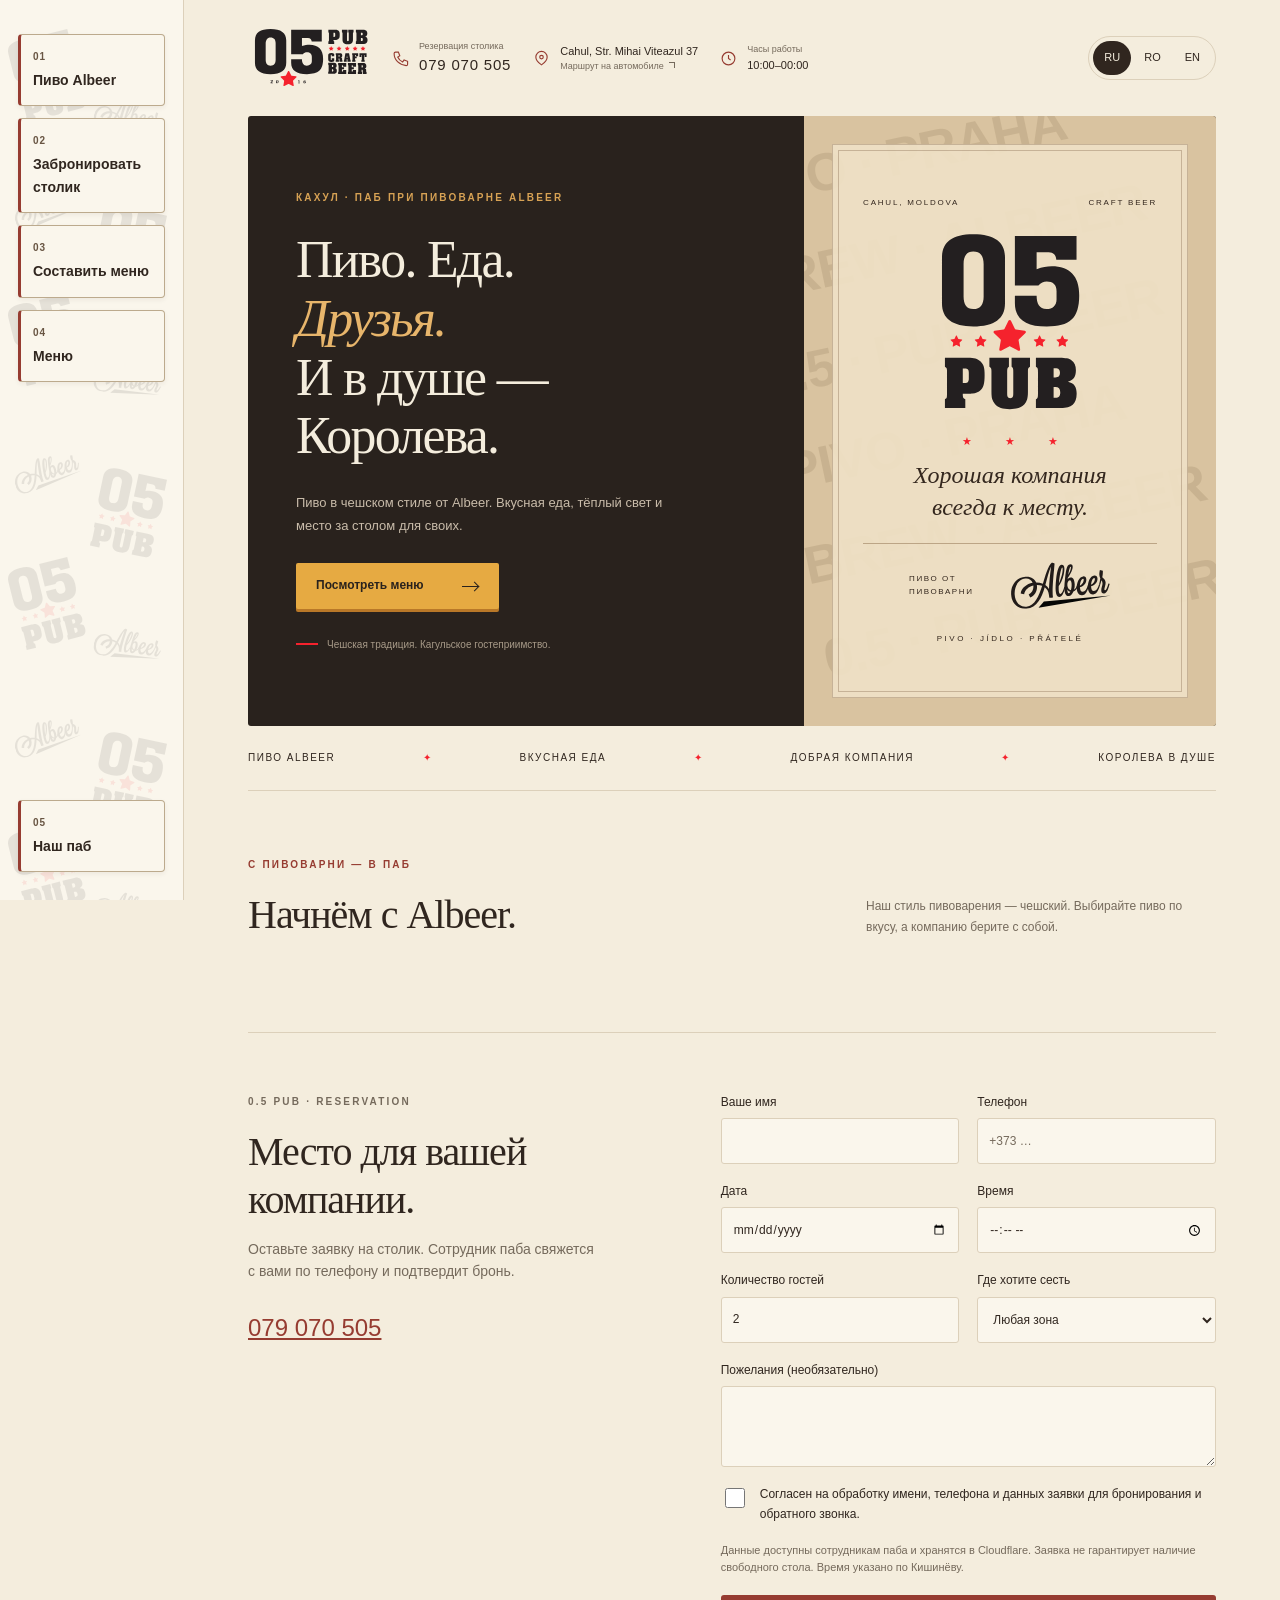
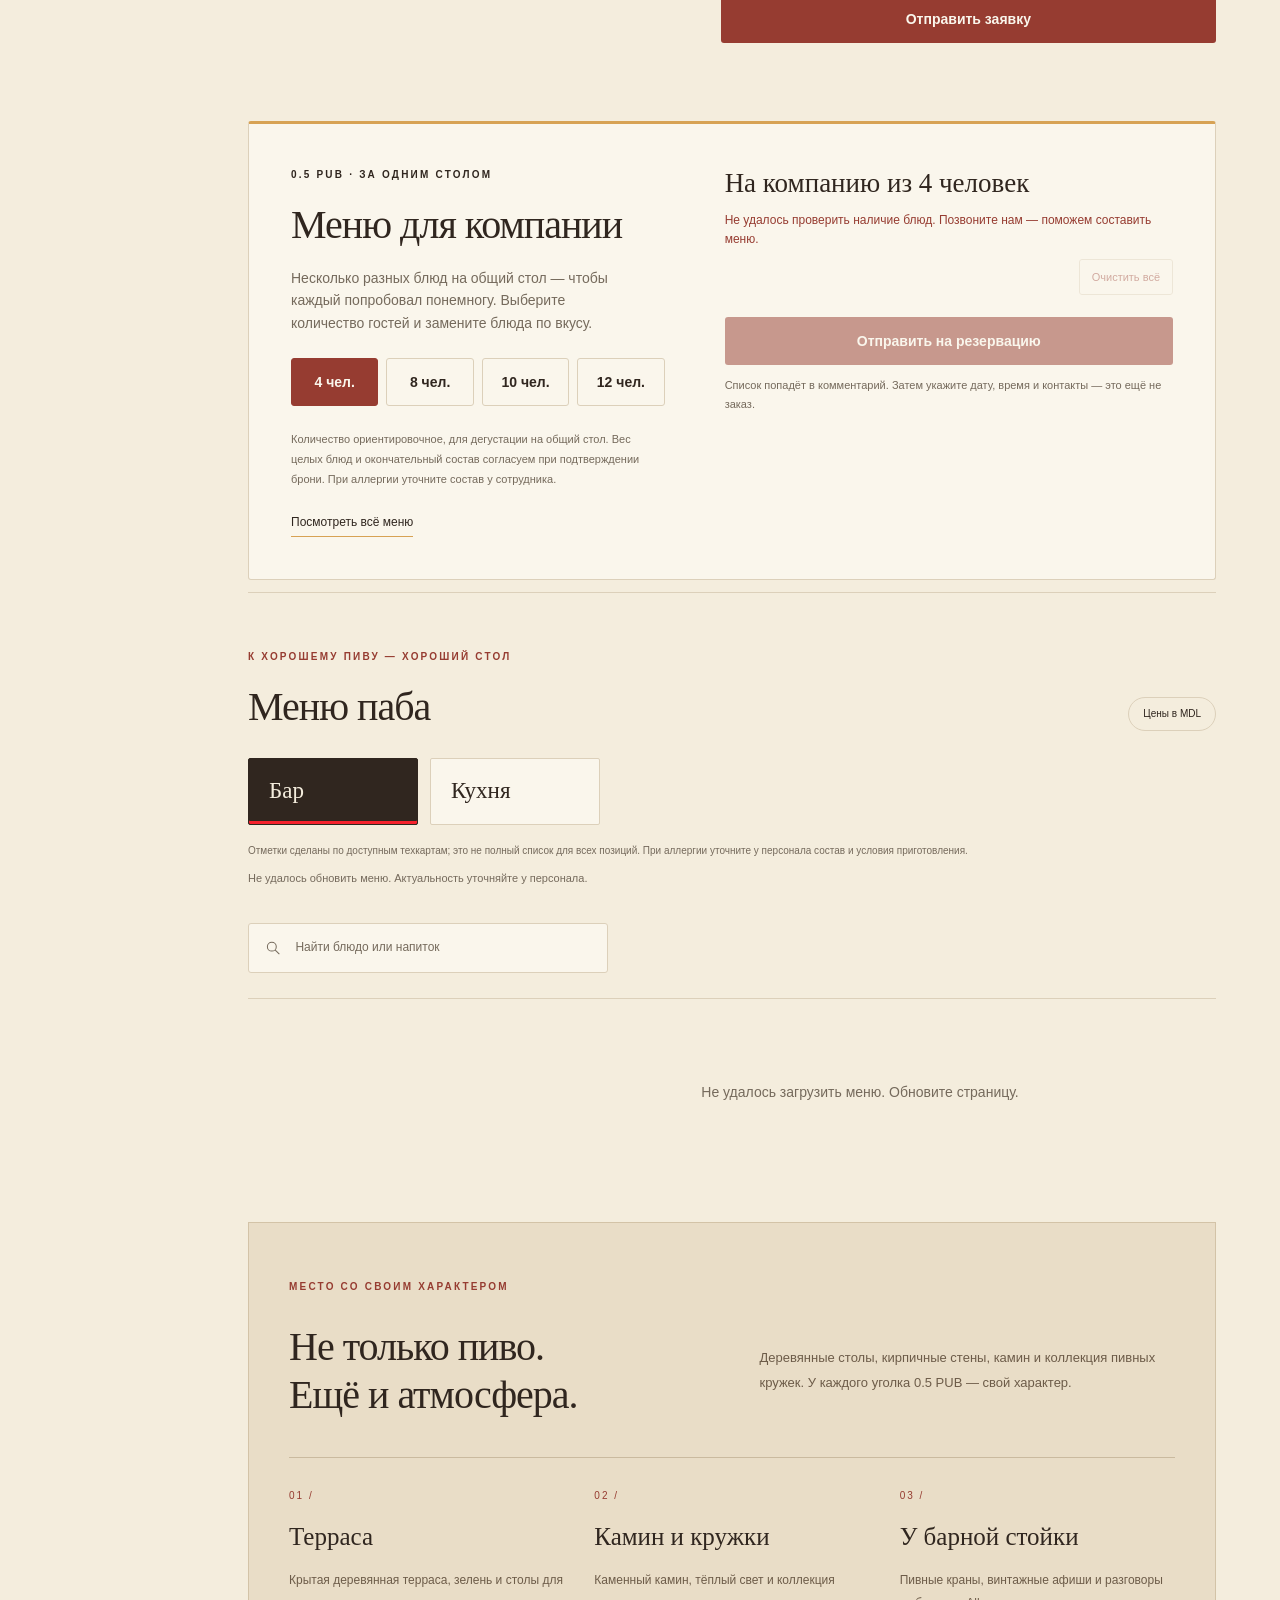
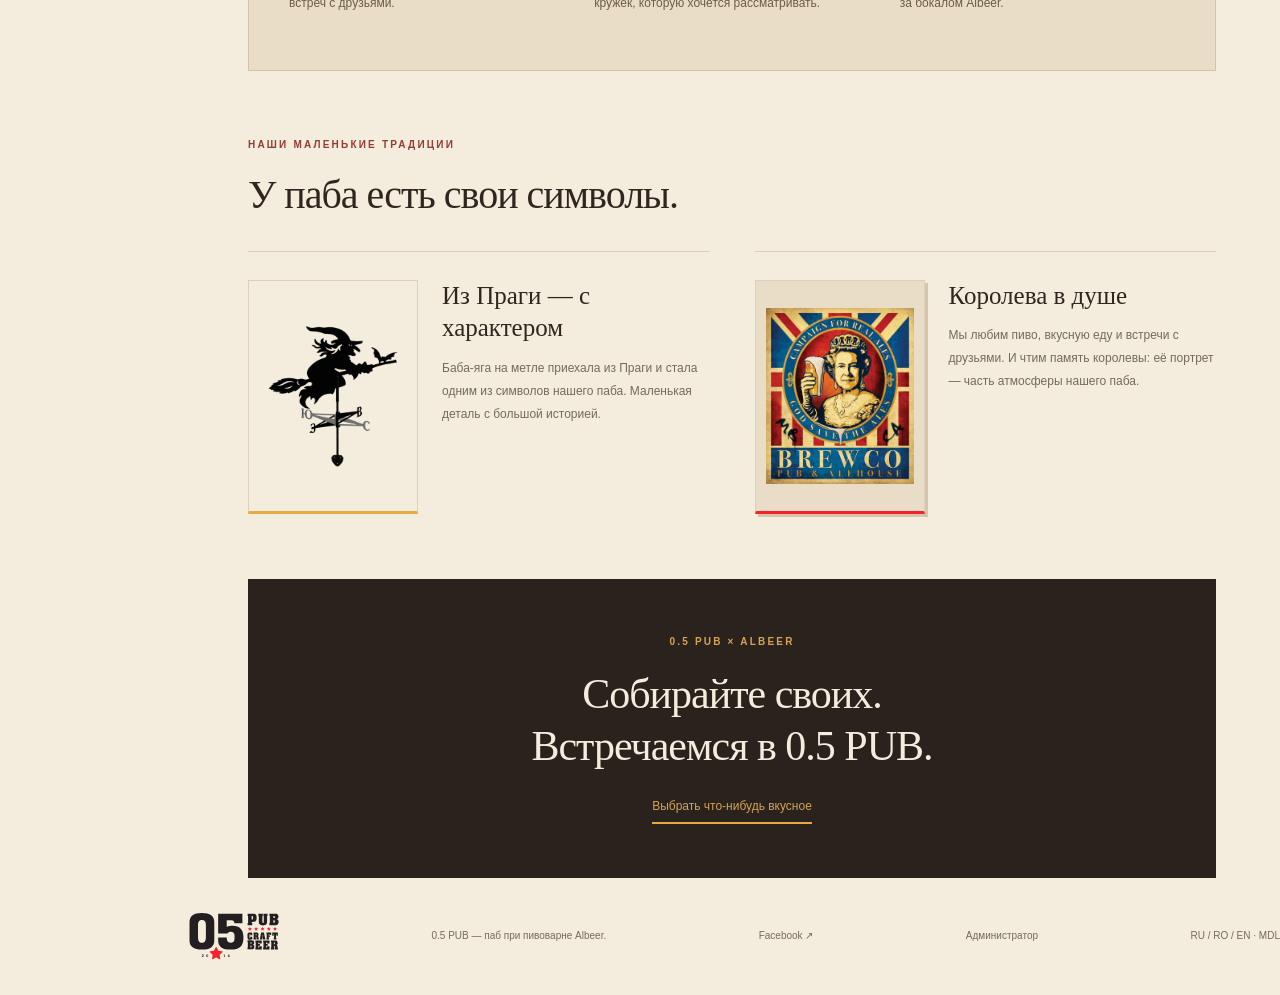
==== commit e170b1bd: "Publish opening hours 10:00–00:00" ====
--- a/index.html
+++ b/index.html
@@ -3,11 +3,11 @@
 <head>
 <meta charset="utf-8"><meta name="viewport" content="width=device-width,initial-scale=1">
 <meta name="theme-color" content="#29221d"><meta name="description" content="0.5 PUB в Кагуле — паб при пивоварне Albeer. Чешский стиль пивоварения, вкусная еда и добрая компания.">
-<title>0.5 PUB · Меню паба</title><link rel="stylesheet" href="styles.css?v=20261017-sidebar4"><script src="app.js?v=20261019-admin" defer></script><script src="booking.js" defer></script>
+<title>0.5 PUB · Меню паба</title><link rel="stylesheet" href="styles.css?v=20261017-sidebar4"><script type="module" src="app.js?v=20261019-hours"></script><script src="booking.js" defer></script>
 </head>
 <body>
 <a class="skip-link" href="#menu" data-copy="skip">Перейти к меню</a>
-<header class="topbar"><a class="brand" href="#" aria-label="0.5 PUB"><img src="assets/05pub-horizontal.svg" alt="0.5 PUB — Craft Beer" width="272" height="133"></a><div class="header-contacts"><a class="contact-link reservation-link" href="tel:+37379070505"><svg width="17" height="17" viewBox="0 0 24 24" fill="none" stroke="currentColor" stroke-width="1.6" aria-hidden="true"><path d="M5 3h4l2 5-3 2c1.4 3.1 3.9 5.6 7 7l2-3 5 2v4c0 1-1 2-2 2C10 21 3 14 3 5c0-1 1-2 2-2z"/></svg><span><small data-copy="reservationLabel">Резервация столика</small><strong>079 070 505</strong></span></a><a class="contact-link directions-link" href="https://www.google.com/maps/dir/?api=1&amp;destination=Strada+Mihai+Viteazul+37%2C+Cahul%2C+Moldova&amp;travelmode=driving&amp;dir_action=navigate" target="_blank" rel="noopener noreferrer"><svg width="17" height="17" viewBox="0 0 24 24" fill="none" stroke="currentColor" stroke-width="1.6" aria-hidden="true"><path d="M20 10c0 6-8 11-8 11S4 16 4 10a8 8 0 1 1 16 0z"/><circle cx="12" cy="10" r="2.5"/></svg><span><strong>Cahul, Str. Mihai Viteazul 37</strong><small data-copy="directionsLabel">Маршрут на автомобиле</small></span></a></div><button type="button" class="nav-toggle" aria-label="Навигация" aria-controls="page-navigation" aria-expanded="false"><span aria-hidden="true">☰</span><span data-copy="navToggle">Навигация</span></button><nav id="page-navigation" class="main-nav" aria-label="Навигация"><div class="nav-pattern" aria-hidden="true"><img src="assets/05pub-stacked.svg" alt="" loading="lazy"><img src="assets/albeer.svg" alt="" loading="lazy"><img src="assets/albeer.svg" alt="" loading="lazy"><img src="assets/05pub-stacked.svg" alt="" loading="lazy"><img src="assets/05pub-stacked.svg" alt="" loading="lazy"><img src="assets/albeer.svg" alt="" loading="lazy"><img src="assets/albeer.svg" alt="" loading="lazy"><img src="assets/05pub-stacked.svg" alt="" loading="lazy"><img src="assets/05pub-stacked.svg" alt="" loading="lazy"><img src="assets/albeer.svg" alt="" loading="lazy"><img src="assets/albeer.svg" alt="" loading="lazy"><img src="assets/05pub-stacked.svg" alt="" loading="lazy"><img src="assets/05pub-stacked.svg" alt="" loading="lazy"><img src="assets/albeer.svg" alt="" loading="lazy"><img src="assets/albeer.svg" alt="" loading="lazy"><img src="assets/05pub-stacked.svg" alt="" loading="lazy"><img src="assets/05pub-stacked.svg" alt="" loading="lazy"><img src="assets/albeer.svg" alt="" loading="lazy"><img src="assets/albeer.svg" alt="" loading="lazy"><img src="assets/05pub-stacked.svg" alt="" loading="lazy"><img src="assets/05pub-stacked.svg" alt="" loading="lazy"><img src="assets/albeer.svg" alt="" loading="lazy"><img src="assets/albeer.svg" alt="" loading="lazy"><img src="assets/05pub-stacked.svg" alt="" loading="lazy"></div><a href="#beer" data-copy="navBeer">Пиво Albeer</a><a href="#booking" data-booking="nav">Забронировать столик</a><a href="#company" data-copy="navCompany">Составить меню</a><a href="#menu" data-copy="navMenu">Меню</a><a href="#about" data-copy="navAbout">Наш паб</a></nav><nav class="languages" aria-label="Язык"><button type="button" data-lang="ru" aria-pressed="true">RU</button><button type="button" data-lang="ro" aria-pressed="false">RO</button><button type="button" data-lang="en" aria-pressed="false">EN</button></nav></header>
+<header class="topbar"><a class="brand" href="#" aria-label="0.5 PUB"><img src="assets/05pub-horizontal.svg" alt="0.5 PUB — Craft Beer" width="272" height="133"></a><div class="header-contacts"><a class="contact-link reservation-link" href="tel:+37379070505"><svg width="17" height="17" viewBox="0 0 24 24" fill="none" stroke="currentColor" stroke-width="1.6" aria-hidden="true"><path d="M5 3h4l2 5-3 2c1.4 3.1 3.9 5.6 7 7l2-3 5 2v4c0 1-1 2-2 2C10 21 3 14 3 5c0-1 1-2 2-2z"/></svg><span><small data-copy="reservationLabel">Резервация столика</small><strong>079 070 505</strong></span></a><a class="contact-link directions-link" href="https://www.google.com/maps/dir/?api=1&amp;destination=Strada+Mihai+Viteazul+37%2C+Cahul%2C+Moldova&amp;travelmode=driving&amp;dir_action=navigate" target="_blank" rel="noopener noreferrer"><svg width="17" height="17" viewBox="0 0 24 24" fill="none" stroke="currentColor" stroke-width="1.6" aria-hidden="true"><path d="M20 10c0 6-8 11-8 11S4 16 4 10a8 8 0 1 1 16 0z"/><circle cx="12" cy="10" r="2.5"/></svg><span><strong>Cahul, Str. Mihai Viteazul 37</strong><small data-copy="directionsLabel">Маршрут на автомобиле</small></span></a><div class="contact-link opening-hours"><svg width="17" height="17" viewBox="0 0 24 24" fill="none" stroke="currentColor" stroke-width="1.6" aria-hidden="true"><circle cx="12" cy="12" r="9"/><path d="M12 7v5l3 2"/></svg><span><small data-copy="hoursLabel">Часы работы</small><strong>10:00–00:00</strong></span></div></div><button type="button" class="nav-toggle" aria-label="Навигация" aria-controls="page-navigation" aria-expanded="false"><span aria-hidden="true">☰</span><span data-copy="navToggle">Навигация</span></button><nav id="page-navigation" class="main-nav" aria-label="Навигация"><div class="nav-pattern" aria-hidden="true"><img src="assets/05pub-stacked.svg" alt="" loading="lazy"><img src="assets/albeer.svg" alt="" loading="lazy"><img src="assets/albeer.svg" alt="" loading="lazy"><img src="assets/05pub-stacked.svg" alt="" loading="lazy"><img src="assets/05pub-stacked.svg" alt="" loading="lazy"><img src="assets/albeer.svg" alt="" loading="lazy"><img src="assets/albeer.svg" alt="" loading="lazy"><img src="assets/05pub-stacked.svg" alt="" loading="lazy"><img src="assets/05pub-stacked.svg" alt="" loading="lazy"><img src="assets/albeer.svg" alt="" loading="lazy"><img src="assets/albeer.svg" alt="" loading="lazy"><img src="assets/05pub-stacked.svg" alt="" loading="lazy"><img src="assets/05pub-stacked.svg" alt="" loading="lazy"><img src="assets/albeer.svg" alt="" loading="lazy"><img src="assets/albeer.svg" alt="" loading="lazy"><img src="assets/05pub-stacked.svg" alt="" loading="lazy"><img src="assets/05pub-stacked.svg" alt="" loading="lazy"><img src="assets/albeer.svg" alt="" loading="lazy"><img src="assets/albeer.svg" alt="" loading="lazy"><img src="assets/05pub-stacked.svg" alt="" loading="lazy"><img src="assets/05pub-stacked.svg" alt="" loading="lazy"><img src="assets/albeer.svg" alt="" loading="lazy"><img src="assets/albeer.svg" alt="" loading="lazy"><img src="assets/05pub-stacked.svg" alt="" loading="lazy"></div><a href="#beer" data-copy="navBeer">Пиво Albeer</a><a href="#booking" data-booking="nav">Забронировать столик</a><a href="#company" data-copy="navCompany">Составить меню</a><a href="#menu" data-copy="navMenu">Меню</a><a href="#about" data-copy="navAbout">Наш паб</a></nav><nav class="languages" aria-label="Язык"><button type="button" data-lang="ru" aria-pressed="true">RU</button><button type="button" data-lang="ro" aria-pressed="false">RO</button><button type="button" data-lang="en" aria-pressed="false">EN</button></nav></header>
 <main>
 <section class="hero" aria-labelledby="hero-title"><div class="hero-copy"><p class="eyebrow" id="eyebrow">КАХУЛ · ПАБ ПРИ ПИВОВАРНЕ ALBEER</p><h1 id="hero-title">Пиво. Еда.<br><em>Друзья.</em><br>И в душе — Королева.</h1><p id="hero-description">Пиво в чешском стиле от Albeer. Вкусная еда, тёплый свет и место за столом для своих.</p><a class="hero-link" href="#menu" id="explore">Посмотреть меню <span class="link-arrow" aria-hidden="true"></span></a><p class="hero-footnote" data-copy="heroNote">Чешская традиция. Кагульское гостеприимство.</p></div><div class="pub-poster"><div class="poster-pattern" aria-hidden="true">PIVO · PRAHA<br>BREW · ALBEER<br>0.5 · PUB · BEER<br>PIVO · PRAHA<br>BREW · ALBEER<br>0.5 · PUB · BEER</div><div class="poster-frame"><div class="poster-meta"><span>CAHUL, MOLDOVA</span><span>CRAFT BEER</span></div><img class="poster-logo" src="assets/05pub-stacked.svg" alt="0.5 PUB" width="139" height="172"><div class="poster-stars" aria-hidden="true">★ ★ ★</div><p class="poster-invitation" data-copy="posterInvitation">Хорошая компания<br>всегда к месту.</p><div class="poster-brewery"><span data-copy="brewedBy">ПИВО ОТ ПИВОВАРНИ</span><img src="assets/albeer.svg" alt="Albeer" width="272" height="127"></div><span class="poster-bottom">PIVO · JÍDLO · PŘÁTELÉ</span></div></div></section>
 <div class="values-strip"><span data-copy="valueBeer">Пиво Albeer</span><i aria-hidden="true">✦</i><span data-copy="valueFood">Вкусная еда</span><i aria-hidden="true">✦</i><span data-copy="valueFriends">Добрая компания</span><i aria-hidden="true">✦</i><span data-copy="valueQueen">Королева в душе</span></div>
